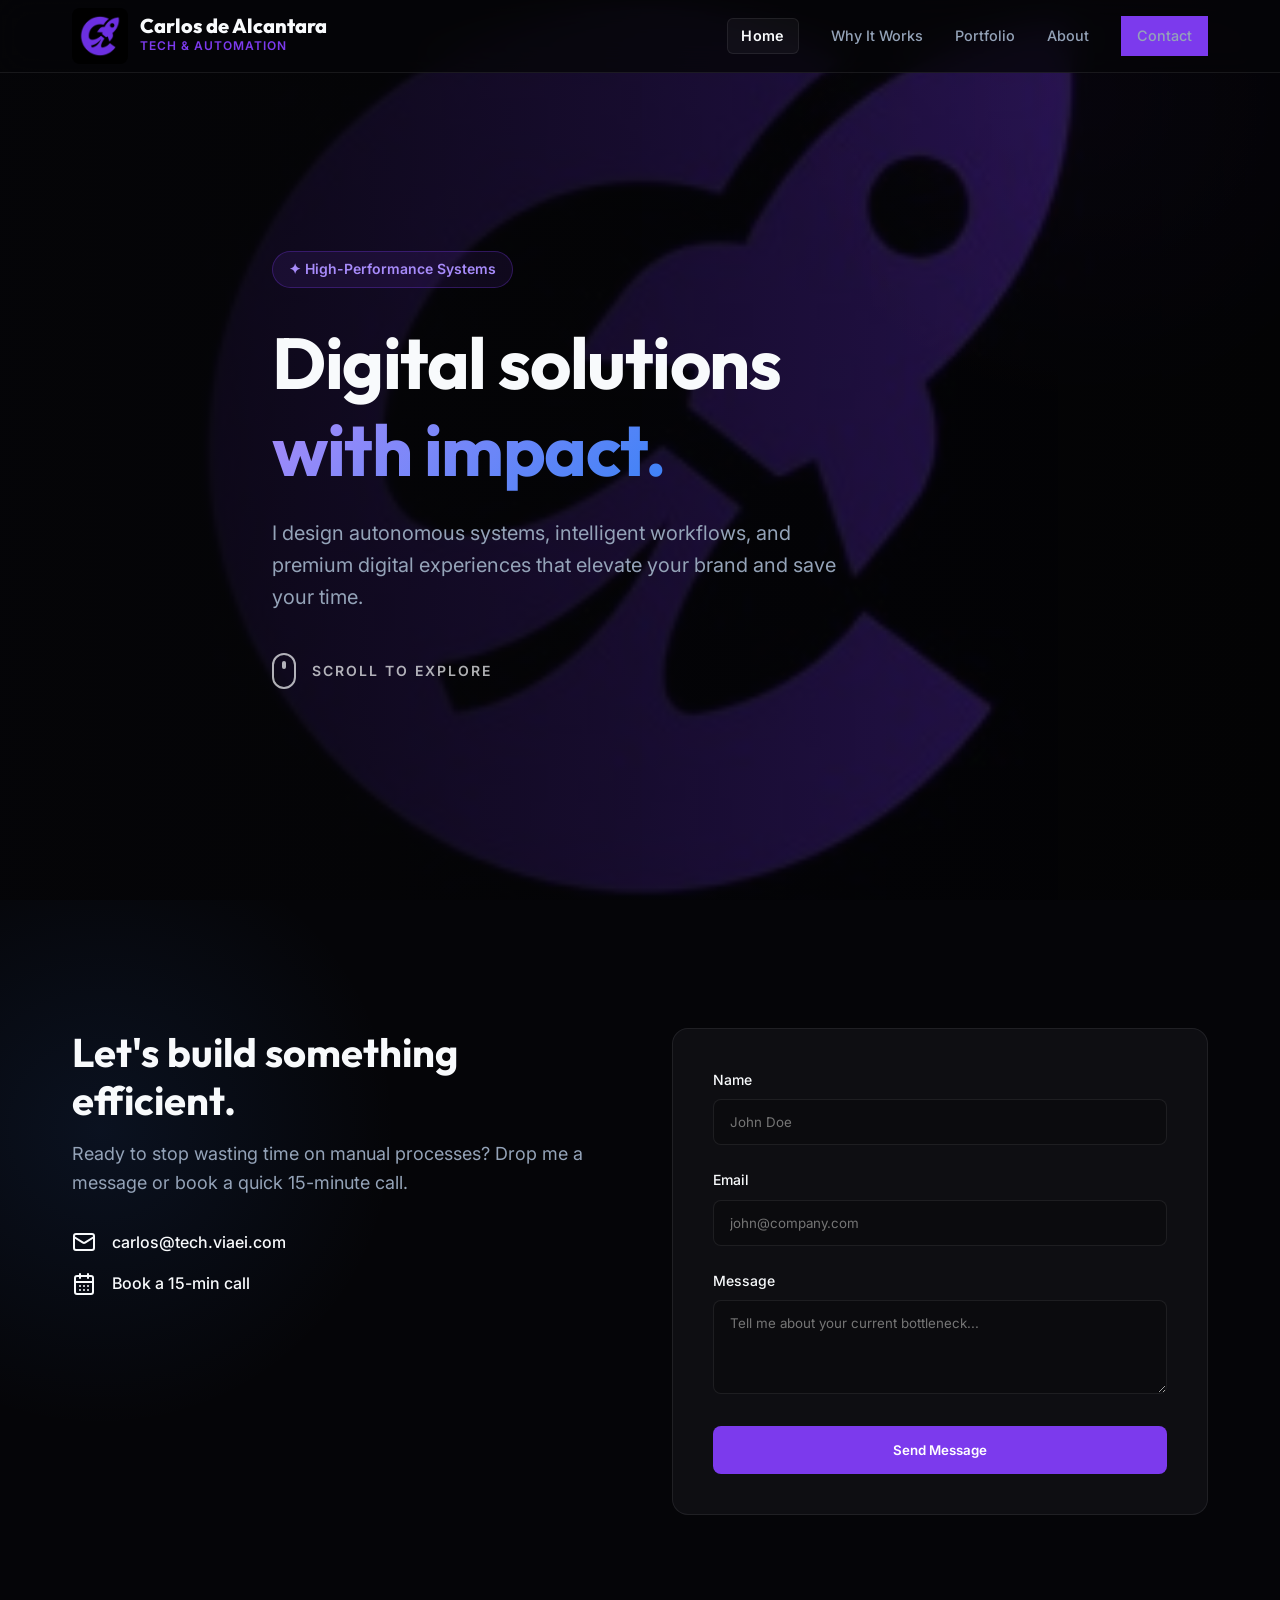
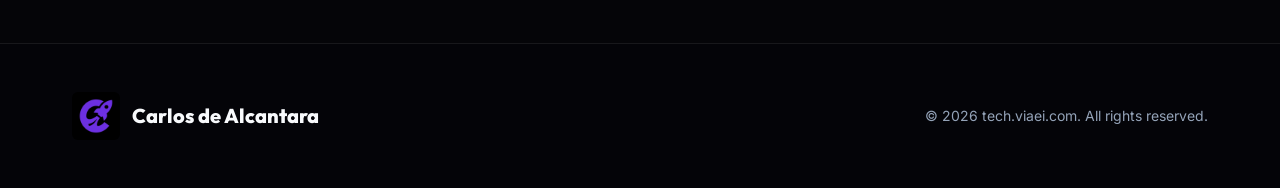
==== index.html @ 5cf96786 "About: add name in gradient, remove instructor mention, bold key phrases" ====
<!DOCTYPE html>
<html lang="en">
<head>
    <meta charset="UTF-8">
    <meta name="viewport" content="width=device-width, initial-scale=1.0">
    <script>
        (function() {
            var isPt = window.location.hostname.indexOf('tecnologia') === 0;
            if (isPt) {
                document.documentElement.lang = 'pt-BR';
                document.title = "Carlos de Alcântara | Tecnologia & Automação";
            }
        })();
    </script>
    <title>Carlos de Alcantara | Tech & Automation</title>
    <meta name="description" content="I find what's costing your business money and fix it with web automation, process improvement, and AI-powered workflows.">
    <meta name="author" content="Carlos de Alcantara">
    <meta name="keywords" content="web automation, business automation, AI workflows, process improvement, freelance developer, Carlos de Alcantara, automação web, sistemas inteligentes">
    <meta name="theme-color" content="#7c3aed">
    <link rel="canonical" href="https://tech.viaei.com/">
    
    <!-- Open Graph / Facebook / WhatsApp / LinkedIn -->
    <meta property="og:type" content="website">
    <meta property="og:url" content="https://tech.viaei.com/">
    <meta property="og:title" content="Carlos de Alcantara | Tech & Automation">
    <meta property="og:description" content="I find what's costing your business money and fix it with web automation, process improvement, and AI-powered workflows.">
    <meta property="og:image" content="https://tech.viaei.com/assets/og_preview.jpg?v=1">
    <meta property="og:image:secure_url" content="https://tech.viaei.com/assets/og_preview.jpg?v=1">
    <meta property="og:image:type" content="image/jpeg">
    <meta property="og:image:width" content="300">
    <meta property="og:image:height" content="300">
    <meta property="og:locale" content="en_US">
    <meta property="og:locale:alternate" content="pt_BR">

    <!-- Twitter Cards -->
    <meta name="twitter:card" content="summary">
    <meta name="twitter:url" content="https://tech.viaei.com/">
    <meta name="twitter:title" content="Carlos de Alcantara | Tech & Automation">
    <meta name="twitter:description" content="I find what's costing your business money and fix it with web automation, process improvement, and AI-powered workflows.">
    <meta name="twitter:image" content="https://tech.viaei.com/assets/og_preview.jpg?v=1">

    <!-- Google Fonts -->
    <link rel="preconnect" href="https://fonts.googleapis.com">
    <link rel="preconnect" href="https://fonts.gstatic.com" crossorigin>
    <link href="https://fonts.googleapis.com/css2?family=Inter:wght@300;400;500;600;700&family=Outfit:wght@400;600;800&display=swap" rel="stylesheet">
    
    <!-- Hreflang: tells Google these are the same site in two languages -->
    <meta name="robots" content="index, follow" />
    <link rel="alternate" hreflang="en" href="https://tech.viaei.com/" />
    <link rel="alternate" hreflang="pt-BR" href="https://tecnologia.viaei.com/" />
    <link rel="alternate" hreflang="x-default" href="https://tech.viaei.com/" />
    <link rel="icon" type="image/png" href="assets/favicon.png?v=7" />
    <link rel="apple-touch-icon" href="assets/favicon.png?v=7" />

    <!-- Schema.org / JSON-LD for AI Search Engines & Google Knowledge Graph -->
    <script type="application/ld+json">
    {
      "@context": "https://schema.org",
      "@graph": [
        {
          "@type": "Person",
          "@id": "https://tech.viaei.com/#person",
          "name": "Carlos de Alcantara",
          "alternateName": "Carlos de Alcântara",
          "url": "https://tech.viaei.com/",
          "image": "https://tech.viaei.com/assets/carlos.jpg",
          "jobTitle": "Automation Engineer & Web Developer",
          "description": "Developer specializing in autonomous systems, intelligent workflows, and high-performance digital experiences.",
          "email": "carlos@tech.viaei.com",
          "sameAs": [
            "https://viaei.com/",
            "https://calendly.com/carlos-viaei/15-minute-meeting"
          ],
          "knowsAbout": [
            "Web Automation",
            "Process Improvement",
            "AI-Powered Workflows",
            "API Integrations",
            "Full-Stack Web Development"
          ]
        },
        {
          "@type": "ProfessionalService",
          "@id": "https://tech.viaei.com/#service",
          "name": "Carlos de Alcantara | Tech & Automation",
          "url": "https://tech.viaei.com/",
          "logo": "https://tech.viaei.com/assets/logo.png",
          "image": "https://tech.viaei.com/assets/og_preview.jpg",
          "description": "I find what's costing your business money and fix it with web automation, process improvement, and AI-powered workflows.",
          "provider": {
            "@id": "https://tech.viaei.com/#person"
          },
          "areaServed": [
            "United States",
            "Brazil",
            "Worldwide"
          ],
          "availableLanguage": ["English", "Portuguese"],
          "hasOfferCatalog": {
            "@type": "OfferCatalog",
            "name": "Automation & Web Development Services",
            "itemListElement": [
              {
                "@type": "Offer",
                "itemOffered": {
                  "@type": "Service",
                  "name": "High-Converting Web Development & Redesign",
                  "description": "Premium visual redesigns and high-performance websites engineered for lead conversion and technical SEO."
                }
              },
              {
                "@type": "Offer",
                "itemOffered": {
                  "@type": "Service",
                  "name": "24/7 Automated Lead Capture & Booking",
                  "description": "Intelligent chatbots, auto-booking systems, and instant lead nurture workflows that eliminate lost revenue."
                }
              },
              {
                "@type": "Offer",
                "itemOffered": {
                  "@type": "Service",
                  "name": "Custom API Integrations & Intelligent Data Workflows",
                  "description": "Automated data routing and tailored API bridges eliminating manual spreadsheet work and administrative hours."
                }
              }
            ]
          }
        },
        {
          "@type": "WebSite",
          "@id": "https://tech.viaei.com/#website",
          "name": "Carlos de Alcantara | Tech & Automation",
          "alternateName": ["Carlos de Alcantara Tech", "Tech Viaei"],
          "url": "https://tech.viaei.com/",
          "inLanguage": "en-US"
        },
        {
          "@type": "WebSite",
          "@id": "https://tecnologia.viaei.com/#website",
          "name": "Carlos de Alcântara | Tecnologia & Automação",
          "alternateName": ["Carlos de Alcântara Tecnologia", "Tecnologia Viaei"],
          "url": "https://tecnologia.viaei.com/",
          "inLanguage": "pt-BR"
        }
      ]
    }
    </script>

    <link rel="stylesheet" href="styles.css?v=68">


    <!-- GSAP + ScrollTrigger + ScrollToPlugin -->
    <script src="https://cdn.jsdelivr.net/npm/gsap@3.12.5/dist/gsap.min.js"></script>
    <script src="https://cdn.jsdelivr.net/npm/gsap@3.12.5/dist/ScrollTrigger.min.js"></script>
    <script src="https://cdn.jsdelivr.net/npm/gsap@3.12.5/dist/ScrollToPlugin.min.js"></script>
    
    <!-- Swiper -->
    <link rel="stylesheet" href="https://cdn.jsdelivr.net/npm/swiper@11/swiper-bundle.min.css" />
</head>
<body>
    <!-- Preloader -->
    <div id="loader" class="loader-overlay">
        <div class="loader-brand">VIAEI</div>
        <div class="loader-bar"></div>
    </div>

    <!-- Background Glow Effects -->
    <div class="bg-glow glow-top"></div>
    <div class="bg-glow glow-bottom"></div>

    <header class="navbar">
        <div class="container nav-container">
            <div class="logo" style="display: flex; flex-direction: row; align-items: center; gap: 0.75rem;">
                <img src="assets/logo.png?v=3" alt="Logo" style="width: 56px; height: 56px; border-radius: 8px;">
                <div style="display: flex; flex-direction: column;">
                    <span class="logo-name" data-en="Carlos de Alcantara" data-pt="Carlos de Alcântara">Carlos de Alcantara</span>
                    <span class="logo-tag">Tech & Automation</span>
                </div>
            </div>
            <nav class="nav-links">
                <a href="#hero" data-target="hero" class="nav-home-btn" data-en="Home" data-pt="Início">Home</a>
                <a href="#services" data-target="services" data-en="Why It Works" data-pt="Por Que Funciona">Why It Works</a>
                <a href="#portfolio" data-target="portfolio" data-en="Portfolio" data-pt="Portfólio">Portfolio</a>
                <a href="#about" data-target="about" data-en="About" data-pt="Sobre">About</a>
                <a href="#contact" data-target="contact" class="btn-sm btn-primary" data-en="Contact" data-pt="Contato">Contact</a>
            </nav>
            <button class="mobile-menu-btn" aria-label="Menu">
                <svg width="30" height="30" viewBox="0 0 24 24" fill="none" stroke="#f8fafc" stroke-width="2" stroke-linecap="round" stroke-linejoin="round">
                    <line x1="3" y1="12" x2="21" y2="12"></line>
                    <line x1="3" y1="6" x2="21" y2="6"></line>
                    <line x1="3" y1="18" x2="21" y2="18"></line>
                </svg>
            </button>
        </div>
    </header>

    <main>
        <!-- Horizontal Scroll Container (Inverted L) -->
        <div id="horizontal-container" class="horizontal-container">
            <div id="main-horizontal-track" class="main-horizontal-track">

                <!-- Hero Section -->
                <section id="hero" class="hero horizontal-section">
                    <!-- Background Video Setup -->
                    <video autoplay loop muted playsinline class="hero-video-bg" poster="assets/og_preview.jpg">
                        <!-- We will use a local asset, user needs to upload a video -->
                        <source src="assets/background.mp4" type="video/mp4">
                    </video>
                    <div class="hero-overlay"></div>

                    <div class="container hero-content">
                        <div class="hero-badge" data-en="✦ High-Performance Systems" data-pt="✦ Sistemas de Alta Performance">✦ High-Performance Systems</div>
                        
                        <h1 class="hero-title">
                            <span data-en="Digital solutions" data-pt="Soluções digitais">Digital solutions</span><br>
                            <span class="text-gradient" data-en="with impact." data-pt="com impacto real.">with impact.</span>
                        </h1>
                        
                        <p class="hero-subtitle" data-en="I design autonomous systems, intelligent workflows, and premium digital experiences that elevate your brand and save your time." data-pt="Desenvolvo sistemas autônomos, workflows inteligentes e experiências digitais premium que elevam sua marca e poupam seu tempo.">
                            I design autonomous systems, intelligent workflows, and premium digital experiences that elevate your brand and save your time.
                        </p>
                        
                        <!-- CTA removed for a cleaner, portfolio-first approach -->
                        <div class="hero-scroll-indicator">
                            <span class="mouse-icon"></span>
                            <span class="scroll-text" data-en="Scroll to explore" data-pt="Role para explorar">Scroll to explore</span>
                        </div>
                    </div>
                </section>

        <!-- Impact Section (Replaces Services & Process) -->
        <section id="services" class="impact-section horizontal-section">
            <div class="container">
                
                <div class="impact-header">
                    <h2 data-en="The gaps in your business." data-pt="Os gargalos do seu negócio.">The gaps in your business.</h2>
                    <p data-en="Most local businesses bleed money through the same three gaps. Hover over them to see how we fix it." data-pt="A maioria dos negócios locais perde dinheiro pelos mesmos três gargalos. Passe o mouse para ver como resolvemos.">Most local businesses bleed money through the same three gaps. Hover over them to see how we fix it.</p>
                </div>

                <div class="impact-panels-row">
                    
                    <!-- Panel 1 -->
                    <div class="impact-panel">
                        <div class="impact-img-wrap">
                            <div class="radar-pill">
                                <span class="radar-dot"></span>
                                <span class="radar-txt" data-en="Problem" data-pt="Problema" data-en-active="Solved" data-pt-active="Resolvido">Problem</span>
                            </div>
                            <img class="img-before" src="assets/gap1_problem.jpg?v=2" alt="Contractor frustrated with phone">
                            <img class="img-after" src="assets/gap1_solution.jpg?v=2" alt="Contractor happy with new leads">
                        </div>
                        <div class="impact-content">
                            <div class="impact-badge-wrap">
                                <div class="impact-problem" data-en="Gap 01: Visibility" data-pt="Gargalo 01: Visibilidade">Gap 01: Visibility</div>
                                <div class="impact-solution" data-en="Solution: High-Converting Redesign" data-pt="Solução: Redesign para Conversão">Solution: High-Converting Redesign</div>
                            </div>
                            
                            <div class="impact-quote" data-en="&quot;My competitors show up first on Google, and my website is barely converting.&quot;" data-pt="&quot;Meus concorrentes aparecem primeiro no Google e meu site não converte.&quot;">"My competitors show up first on Google, and my website is barely converting."</div>
                            
                            <div class="impact-tech">
                                <div class="impact-tech-item">
                                    <span class="tech-icon-wrap">
                                        <svg class="icon-cross" viewBox="0 0 24 24" fill="none" stroke-width="2" stroke-linecap="round" stroke-linejoin="round"><line x1="18" y1="6" x2="6" y2="18"></line><line x1="6" y1="6" x2="18" y2="18"></line></svg>
                                        <svg class="icon-check" viewBox="0 0 24 24" fill="none" stroke-width="2" stroke-linecap="round" stroke-linejoin="round"><polyline points="20 6 9 17 4 12"></polyline></svg>
                                    </span>
                                    <span data-en="Premium Visual Overhaul" data-pt="Redesign Visual Premium">Premium Visual Overhaul</span>
                                </div>
                                <div class="impact-tech-item">
                                    <span class="tech-icon-wrap">
                                        <svg class="icon-cross" viewBox="0 0 24 24" fill="none" stroke-width="2" stroke-linecap="round" stroke-linejoin="round"><line x1="18" y1="6" x2="6" y2="18"></line><line x1="6" y1="6" x2="18" y2="18"></line></svg>
                                        <svg class="icon-check" viewBox="0 0 24 24" fill="none" stroke-width="2" stroke-linecap="round" stroke-linejoin="round"><polyline points="20 6 9 17 4 12"></polyline></svg>
                                    </span>
                                    <span data-en="Technical SEO Setup" data-pt="Configuração Técnica de SEO">Technical SEO Setup</span>
                                </div>
                            </div>
                        </div>
                    </div>

                    <!-- Panel 2 -->
                    <div class="impact-panel">
                        <div class="impact-img-wrap">
                            <div class="radar-pill">
                                <span class="radar-dot"></span>
                                <span class="radar-txt" data-en="Problem" data-pt="Problema" data-en-active="Solved" data-pt-active="Resolvido">Problem</span>
                            </div>
                            <img class="img-before" src="assets/gap2_problem.jpg?v=4" alt="Professional broker stressed by unanswered lead alerts in corporate lobby">
                            <img class="img-after" src="assets/gap2_solution.jpg?v=4" alt="Professional broker celebrating success with automated lead bookings">
                        </div>
                        <div class="impact-content">
                            <div class="impact-badge-wrap">
                                <div class="impact-problem" data-en="Gap 02: Response Time" data-pt="Gargalo 02: Tempo de Resposta">Gap 02: Response Time</div>
                                <div class="impact-solution" data-en="Solution: Automated Capture" data-pt="Solução: Captação Automatizada">Solution: Automated Capture</div>
                            </div>
                            
                            <div class="impact-quote" data-en="&quot;I lose leads because I can't respond to messages and calls fast enough.&quot;" data-pt="&quot;Perco clientes porque não consigo responder mensagens e ligações a tempo.&quot;">"I lose leads because I can't respond to messages and calls fast enough."</div>
                            
                            <div class="impact-tech">
                                <div class="impact-tech-item">
                                    <span class="tech-icon-wrap">
                                        <svg class="icon-cross" viewBox="0 0 24 24" fill="none" stroke-width="2" stroke-linecap="round" stroke-linejoin="round"><line x1="18" y1="6" x2="6" y2="18"></line><line x1="6" y1="6" x2="18" y2="18"></line></svg>
                                        <svg class="icon-check" viewBox="0 0 24 24" fill="none" stroke-width="2" stroke-linecap="round" stroke-linejoin="round"><polyline points="20 6 9 17 4 12"></polyline></svg>
                                    </span>
                                    <span data-en="24/7 Chat &amp; Booking Bots" data-pt="Bots de Agendamento 24/7">24/7 Chat &amp; Booking Bots</span>
                                </div>
                                <div class="impact-tech-item">
                                    <span class="tech-icon-wrap">
                                        <svg class="icon-cross" viewBox="0 0 24 24" fill="none" stroke-width="2" stroke-linecap="round" stroke-linejoin="round"><line x1="18" y1="6" x2="6" y2="18"></line><line x1="6" y1="6" x2="18" y2="18"></line></svg>
                                        <svg class="icon-check" viewBox="0 0 24 24" fill="none" stroke-width="2" stroke-linecap="round" stroke-linejoin="round"><polyline points="20 6 9 17 4 12"></polyline></svg>
                                    </span>
                                    <span data-en="Instant Nurture Sequences" data-pt="Nutrição Instantânea">Instant Nurture Sequences</span>
                                </div>
                            </div>
                        </div>
                    </div>

                    <!-- Panel 3 -->
                    <div class="impact-panel">
                        <div class="impact-img-wrap">
                            <div class="radar-pill">
                                <span class="radar-dot"></span>
                                <span class="radar-txt" data-en="Problem" data-pt="Problema" data-en-active="Solved" data-pt-active="Resolvido">Problem</span>
                            </div>
                            <img class="img-before" src="assets/gap3_problem.jpg?v=2" alt="Business owner exhausted with manual paper invoices">
                            <img class="img-after" src="assets/gap3_solution.jpg?v=2" alt="Business owner confident with automated tablet system">
                        </div>
                        <div class="impact-content">
                            <div class="impact-badge-wrap">
                                <div class="impact-problem" data-en="Gap 03: Administration" data-pt="Gargalo 03: Administração">Gap 03: Administration</div>
                                <div class="impact-solution" data-en="Solution: Intelligent Workflows" data-pt="Solução: Workflows Inteligentes">Solution: Intelligent Workflows</div>
                            </div>
                            
                            <div class="impact-quote" data-en="&quot;I waste hours every week on repetitive admin tasks and data entry.&quot;" data-pt="&quot;Desperdiço horas por semana com tarefas administrativas e planilhas.&quot;">"I waste hours every week on repetitive admin tasks and data entry."</div>
                            
                            <div class="impact-tech">
                                <div class="impact-tech-item">
                                    <span class="tech-icon-wrap">
                                        <svg class="icon-cross" viewBox="0 0 24 24" fill="none" stroke-width="2" stroke-linecap="round" stroke-linejoin="round"><line x1="18" y1="6" x2="6" y2="18"></line><line x1="6" y1="6" x2="18" y2="18"></line></svg>
                                        <svg class="icon-check" viewBox="0 0 24 24" fill="none" stroke-width="2" stroke-linecap="round" stroke-linejoin="round"><polyline points="20 6 9 17 4 12"></polyline></svg>
                                    </span>
                                    <span data-en="Custom API Integrations" data-pt="Integrações de API customizadas">Custom API Integrations</span>
                                </div>
                                <div class="impact-tech-item">
                                    <span class="tech-icon-wrap">
                                        <svg class="icon-cross" viewBox="0 0 24 24" fill="none" stroke-width="2" stroke-linecap="round" stroke-linejoin="round"><line x1="18" y1="6" x2="6" y2="18"></line><line x1="6" y1="6" x2="18" y2="18"></line></svg>
                                        <svg class="icon-check" viewBox="0 0 24 24" fill="none" stroke-width="2" stroke-linecap="round" stroke-linejoin="round"><polyline points="20 6 9 17 4 12"></polyline></svg>
                                    </span>
                                    <span data-en="AI-Powered Data Routing" data-pt="Roteamento de Dados com IA">AI-Powered Data Routing</span>
                                </div>
                            </div>
                        </div>
                    </div>

                </div>
            </div>
        </section>

        <!-- Portfolio Section -->
        <section id="portfolio" class="portfolio horizontal-section">
            <div class="container">
                <div class="section-header">
                    <h2 class="section-title" data-en="Featured Work" data-pt="Projetos em Destaque">Featured Work</h2>
                    <p class="section-desc" data-en="Technical demonstrations and systems engineered for performance." data-pt="Demonstrações técnicas e sistemas projetados para alta performance.">Technical demonstrations and systems engineered for performance.</p>
                </div>

                <div class="swiper portfolio-swiper" style="width: 100%; padding-bottom: 3rem;">
                    <div class="swiper-wrapper portfolio-grid">
                        <!-- Card 1: Viaei -->
                        <div class="swiper-slide">
                            <div class="card project-card">
                                <div class="project-image-wrapper">
                                    <img src="assets/viaei.jpg?v=7" alt="Viaei Community Screenshot" class="project-screenshot" style="object-position: center;">
                                </div>
                                <div class="project-tag">Digital Ecosystem</div>
                                <h3 class="project-title" data-en="Global Community" data-pt="Comunidade Global">Global Community</h3>
                                <p class="project-desc" data-en="Smart DB &amp; real-time scheduling to scale communities without friction." data-pt="Banco de dados e agendamento para escalar comunidades sem atrito.">Smart DB &amp; real-time scheduling to scale communities without friction.</p>
                                <div class="project-tech">
                                    <span>Scale Fast</span>
                                    <span>Zero Friction</span>
                                </div>
                                <div class="project-link-wrapper">
                                    <a href="https://viaei.com" target="_blank" rel="noopener" class="btn-outline btn-sm">Visit Project</a>
                                </div>
                            </div>
                        </div>

                        <!-- Card 1.5: Messaging Engine -->
                        <div class="swiper-slide">
                            <div class="card project-card">
                                <div class="project-image-wrapper">
                                    <img src="assets/messaging-engine.jpg?v=6" alt="Messaging Engine Mockup" class="project-screenshot" style="object-position: center;">
                                </div>
                                <div class="project-tag">Business Automation</div>
                                <h3 class="project-title" data-en="Messaging Engine" data-pt="Motor de Mensagens">Messaging Engine</h3>
                                <p class="project-desc" data-en="Autonomous system that qualifies leads and handles appointments effortlessly." data-pt="Sistema autônomo que qualifica leads e gerencia agendamentos.">Autonomous system that qualifies leads and handles appointments effortlessly.</p>
                                <div class="project-tech">
                                    <span>24/7 Booking</span>
                                    <span>Auto-Reminders</span>
                                </div>
                                <div class="project-link-wrapper">
                                    <a href="#contact" data-target="contact" class="btn-outline btn-sm">Watch Demo</a>
                                </div>
                            </div>
                        </div>

                        <!-- Card 3: Grocery Store -->
                        <div class="swiper-slide">
                            <div class="card project-card">
                                <div class="project-image-wrapper">
                                    <img src="assets/grocery-store.jpg?v=4" alt="Grocery Store App Screenshot" class="project-screenshot" style="object-position: center top;">
                                </div>
                                <div class="project-tag">E-Commerce & Retail</div>
                                <h3 class="project-title" data-en="Grocery Store" data-pt="Mercado Local">Grocery Store</h3>
                                <p class="project-desc" data-en="Digital storefront optimizing the local retail journey to delivery." data-pt="Vitrine digital otimizando a jornada do varejo local até a entrega.">Digital storefront optimizing the local retail journey to delivery.</p>
                                <div class="project-tech">
                                    <span>Boost Sales</span>
                                    <span>Local Visibility</span>
                                </div>
                                <div class="project-link-wrapper">
                                    <a href="https://dev.viaei.com/varejaoaraujodi/" target="_blank" rel="noopener" class="btn-outline btn-sm">Visit Project</a>
                                </div>
                            </div>
                        </div>

                        <!-- Card 4: Multiversom -->
                        <div class="swiper-slide">
                            <div class="card project-card">
                                <div class="project-image-wrapper">
                                    <img src="assets/multiversom.jpg?v=2" alt="Multiversom Screenshot" class="project-screenshot" style="object-position: center;">
                                </div>
                                <div class="project-tag">Artist Portfolio</div>
                                <h3 class="project-title" data-en="Music Studio" data-pt="Estúdio Musical">Music Studio</h3>
                                <p class="project-desc" data-en="Aesthetic portfolio with rich media and an immersive user experience." data-pt="Portfólio estético com integração de mídia rica e experiência imersiva.">Aesthetic portfolio with rich media and an immersive user experience.</p>
                                <div class="project-tech">
                                    <span>Premium Design</span>
                                    <span>Stand Out</span>
                                </div>
                                <div class="project-link-wrapper">
                                    <a href="https://multiversom.viaei.com/" target="_blank" rel="noopener" class="btn-outline btn-sm">Visit Project</a>
                                </div>
                            </div>
                        </div>

                        <!-- Card 5: GovCondominial -->
                        <div class="swiper-slide">
                            <div class="card project-card">
                                <div class="project-image-wrapper">
                                    <img src="assets/property-manager.jpg?v=5" alt="GovCondominial Dashboard" class="project-screenshot" style="object-position: center;">
                                </div>
                                <div class="project-tag">Corporate Portal</div>
                                <h3 class="project-title" data-en="Property Manager" data-pt="Gestão Condominial">Property Manager</h3>
                                <p class="project-desc" data-en="Professional condo portal built for trust and effective lead capture." data-pt="Portal profissional de condomínios feito para confiança e captação de leads.">Professional condo portal built for trust and effective lead capture.</p>
                                <div class="project-tech">
                                    <span>Build Trust</span>
                                    <span>More Leads</span>
                                </div>
                                <div class="project-link-wrapper">
                                    <a href="https://viaei.com/govcondominial/" target="_blank" rel="noopener" class="btn-outline btn-sm">Visit Project</a>
                                </div>
                            </div>
                        </div>

                        <!-- Card 6: Mentorship & Education -->
                        <div class="swiper-slide">
                            <div class="card project-card">
                                <div class="project-image-wrapper">
                                    <img src="assets/mentorship.jpg?v=2" alt="Mentorship Platform Screenshot" class="project-screenshot" style="object-position: center top;">
                                </div>
                                <div class="project-tag">Education &amp; Mentorship</div>
                                <h3 class="project-title" data-en="Mentorship Platform" data-pt="Plataforma de Mentoria">Mentorship Platform</h3>
                                <p class="project-desc" data-en="High-converting funnel engineered for educators, mentors, and organic student acquisition." data-pt="Funil de alta conversão estruturado para educadores, mentores e captação de alunos.">High-converting funnel engineered for educators, mentors, and organic student acquisition.</p>
                                <div class="project-tech">
                                    <span>High Conversion</span>
                                    <span>Organic Leads</span>
                                </div>
                                <div class="project-link-wrapper">
                                    <a href="https://viaei.com/mentoria" target="_blank" rel="noopener" class="btn-outline btn-sm">Visit Project</a>
                                </div>
                            </div>
                        </div>
                    </div>
                    <!-- Swiper Controls -->
                    <div class="swiper-pagination"></div>
                    <div class="swiper-button-prev"></div>
                    <div class="swiper-button-next"></div>
                </div>
                </div>
        </section>

        <!-- About Section -->
        <section id="about" class="about horizontal-section">
            <div class="container">
                <div class="about-grid">
                    <div class="about-image-wrapper">
                        <img src="assets/carlos.jpg" alt="Carlos de Alcantara" class="about-photo" width="400" height="400" loading="lazy">
                    </div>
                    <div class="about-content">
                        <h2 class="section-title" data-en="Behind the Code" data-pt="Por Trás do Código">Behind the Code</h2>
                        <p
                            data-en="I'm <span class='text-gradient' style='font-weight:700'>Carlos de Alcantara</span>, a developer with a singular focus: solving <strong>real-world business problems</strong> through smart engineering."
                            data-pt="Sou <span class='text-gradient' style='font-weight:700'>Carlos de Alcântara</span>, desenvolvedor com foco singular: resolver <strong>problemas reais de negócios</strong> através de engenharia inteligente."
                        >I'm <span class="text-gradient" style="font-weight:700">Carlos de Alcantara</span>, a developer with a singular focus: solving <strong>real-world business problems</strong> through smart engineering.</p>
                        <p
                            data-en="With <strong>native-level English fluency</strong>, I seamlessly bridge the gap for US-based clients — ensuring <strong>crystal-clear communication</strong> and zero friction from the first call to final deployment."
                            data-pt="Com <strong>fluência nativa em inglês</strong>, conecto empresas americanas a soluções sem ruído — garantindo <strong>comunicação impecável</strong> do primeiro contato à entrega final."
                        >With <strong>native-level English fluency</strong>, I seamlessly bridge the gap for US-based clients — ensuring <strong>crystal-clear communication</strong> and zero friction from the first call to final deployment.</p>
                        <div class="about-stats">
                            <div class="stat-item">
                                <span class="stat-icon"><img src="https://flagcdn.com/w40/us.png" alt="US Flag" style="width:24px;height:auto;vertical-align:middle;border-radius:3px;"></span>
                                <span class="stat-text" data-en="Native-Level English" data-pt="Inglês Fluente / Nativo">Native-Level English</span>
                            </div>
                            <div class="stat-item">
                                <span class="stat-icon">⚙️</span>
                                <span class="stat-text" data-en="Process Automation" data-pt="Automação de Processos">Process Automation</span>
                            </div>
                        </div>
                    </div>
                </div>
            </div>
        </section>

            </div> <!-- /main-horizontal-track -->
        </div> <!-- /horizontal-container -->

        <!-- Contact Section -->
        <section id="contact" class="contact vertical-section">
            <div class="container contact-container">
                <div class="contact-info">
                    <h2 class="section-title" data-en="Let's build something efficient." data-pt="Vamos otimizar sua operação.">Let's build something efficient.</h2>
                    <p class="section-desc" data-en="Ready to stop wasting time on manual processes? Drop me a message or book a quick 15-minute call." data-pt="Cansado de processos manuais? Envie uma mensagem ou agende uma call de 15 min.">Ready to stop wasting time on manual processes? Drop me a message or book a quick 15-minute call.</p>
                    
                    <div class="contact-links">
                        <a href="mailto:carlos@tech.viaei.com" class="contact-link">
                            <svg width="24" height="24" viewBox="0 0 24 24" fill="none" stroke="currentColor" stroke-width="2" stroke-linecap="round" stroke-linejoin="round"><rect width="20" height="16" x="2" y="4" rx="2"/><path d="m22 7-8.97 5.7a1.94 1.94 0 0 1-2.06 0L2 7"/></svg>
                            carlos@tech.viaei.com
                        </a>
                        <a href="https://calendly.com/carlos-viaei/15-minute-meeting" target="_blank" rel="noopener" class="contact-link mt-sm">
                            <svg width="24" height="24" viewBox="0 0 24 24" fill="none" stroke="currentColor" stroke-width="2" stroke-linecap="round" stroke-linejoin="round"><rect width="18" height="18" x="3" y="4" rx="2" ry="2"/><line x1="16" x2="16" y1="2" y2="6"/><line x1="8" x2="8" y1="2" y2="6"/><line x1="3" x2="21" y1="10" y2="10"/><path d="M8 14h.01"/><path d="M12 14h.01"/><path d="M16 14h.01"/><path d="M8 18h.01"/><path d="M12 18h.01"/><path d="M16 18h.01"/></svg>
                            <span data-en="Book a 15-min call" data-pt="Agendar call de 15 min">Book a 15-min call</span>
                        </a>
                    </div>
                </div>

                <form class="contact-form" action="https://formspree.io/f/xppabwvg" method="POST">
                    <div class="form-group">
                        <label for="name" data-en="Name" data-pt="Nome">Name</label>
                        <input type="text" id="name" name="name" required placeholder="John Doe" data-placeholder-en="John Doe" data-placeholder-pt="João Silva">
                    </div>
                    <div class="form-group">
                        <label for="email" data-en="Email" data-pt="E-mail">Email</label>
                        <input type="email" id="email" name="email" required placeholder="john@company.com" data-placeholder-en="john@company.com" data-placeholder-pt="joao@empresa.com.br">
                    </div>
                    <div class="form-group">
                        <label for="message" data-en="Message" data-pt="Mensagem">Message</label>
                        <textarea id="message" name="message" rows="4" required placeholder="Tell me about your current bottleneck..." data-placeholder-en="Tell me about your current bottleneck..." data-placeholder-pt="Me conte sobre o gargalo atual da sua operação..."></textarea>
                    </div>
                    <button type="submit" class="btn btn-primary btn-block">
                        <span data-en="Send Message" data-pt="Enviar Mensagem">Send Message</span>
                    </button>
                    <div id="form-status" style="margin-top: 1rem; text-align: center; display: none; font-weight: 500;"></div>
                </form>
            </div>
        </section>
    </main>

    <footer class="footer">
        <div class="container">
            <div class="footer-content">
                <div class="logo" style="display: flex; flex-direction: row; align-items: center; gap: 0.75rem;">
                    <img src="assets/logo.png?v=3" alt="Logo" style="width: 48px; height: 48px; border-radius: 6px;">
                    <span class="logo-name" data-en="Carlos de Alcantara" data-pt="Carlos de Alcântara">Carlos de Alcantara</span>
                </div>
                <p class="footer-copy" data-en="© 2026 tech.viaei.com. All rights reserved." data-pt="© 2026 tecnologia.viaei.com. Todos os direitos reservados.">© 2026 tech.viaei.com. All rights reserved.</p>
            </div>
        </div>
    </footer>

    <script src="https://cdn.jsdelivr.net/npm/swiper@11/swiper-bundle.min.js"></script>
    <script src="script.js?v=36"></script>

</body>
</html>
---- styles.css ----
/* Reset & Base Variables */
:root {
    --bg-base: #050508;
    --bg-card: rgba(20, 20, 25, 0.6);
    --bg-card-hover: rgba(30, 30, 40, 0.8);
    --border-color: rgba(255, 255, 255, 0.08);
    --border-highlight: rgba(124, 58, 237, 0.3);
    
    --primary: #7c3aed;
    --primary-hover: #6d28d9;
    --secondary: #3b82f6;
    
    --text-main: #f8fafc;
    --text-muted: #94a3b8;
    
    --font-heading: 'Outfit', sans-serif;
    --font-body: 'Inter', sans-serif;
    
    --transition: all 0.3s cubic-bezier(0.25, 0.8, 0.25, 1);
}

* {
    margin: 0;
    padding: 0;
    box-sizing: border-box;
}

/* Preloader */
.loader-overlay {
    position: fixed;
    top: 0; left: 0;
    width: 100vw; height: 100vh;
    background: var(--bg-base);
    z-index: 9999;
    display: flex;
    flex-direction: column;
    justify-content: center;
    align-items: center;
    transition: opacity 0.6s ease, visibility 0.6s ease;
}

.loader-brand {
    font-family: var(--font-heading);
    font-size: 2rem;
    font-weight: 700;
    letter-spacing: 0.1em;
    color: var(--text-main);
    margin-bottom: 1.5rem;
    animation: pulse 2s infinite;
}

.loader-bar {
    width: 200px;
    height: 2px;
    background: rgba(255, 255, 255, 0.05);
    position: relative;
    overflow: hidden;
}

.loader-bar::after {
    content: '';
    position: absolute;
    top: 0; left: 0;
    height: 100%;
    width: 40%;
    background: linear-gradient(90deg, transparent, #a78bfa, transparent);
    animation: loadingBar 1.5s infinite ease-in-out;
}

@keyframes loadingBar {
    0% { transform: translateX(-150%); }
    100% { transform: translateX(250%); }
}

html {
    /* scroll-behavior: smooth removed — incompatible with GSAP ScrollTrigger */
    overflow-anchor: none;
    overflow-x: hidden;
}

body {
    background-color: var(--bg-base);
    color: var(--text-main);
    font-family: var(--font-body);
    line-height: 1.6;
    overflow-x: hidden;
    width: 100%;
    position: relative;
}

/* Background Glow */
.bg-glow {
    position: absolute;
    width: 600px;
    height: 600px;
    background: radial-gradient(circle, rgba(124,58,237,0.15) 0%, rgba(5,5,8,0) 70%);
    border-radius: 50%;
    z-index: -1;
    pointer-events: none;
}

.glow-top {
    top: -200px;
    right: -100px;
}

.glow-bottom {
    bottom: 20%;
    left: -200px;
    background: radial-gradient(circle, rgba(59,130,246,0.1) 0%, rgba(5,5,8,0) 70%);
}

/* Typography */
h1, h2, h3, h4 {
    font-family: var(--font-heading);
    line-height: 1.2;
    color: var(--text-main);
}

.text-gradient {
    background: linear-gradient(135deg, #a78bfa, #3b82f6);
    -webkit-background-clip: text;
    -webkit-text-fill-color: transparent;
    background-clip: text;
    color: transparent;
}

/* Layout Utilities */
.container {
    max-width: 1200px;
    margin: 0 auto;
    padding: 0 2rem;
}

.section {
    padding: 8rem 0;
}

.section-header {
    text-align: center;
    margin-bottom: 4rem;
    max-width: 700px;
    margin-left: auto;
    margin-right: auto;
}

.section-title {
    font-size: 2.5rem;
    margin-bottom: 1rem;
}

.section-desc {
    color: var(--text-muted);
    font-size: 1.125rem;
}

.mt-sm { margin-top: 1rem; }

/* Buttons */
.btn {
    display: inline-flex;
    align-items: center;
    justify-content: center;
    gap: 0.5rem;
    padding: 0.875rem 1.5rem;
    border-radius: 8px;
    font-weight: 600;
    font-family: var(--font-body);
    text-decoration: none;
    cursor: pointer;
    transition: var(--transition);
    border: none;
}

.btn-sm {
    padding: 0.5rem 1rem;
    font-size: 0.875rem;
}

.btn-block {
    width: 100%;
    padding: 1rem;
}

.btn-primary {
    background-color: var(--primary);
    color: white;
}

.btn-primary:hover {
    background-color: var(--primary-hover);
    transform: translateY(-2px);
}

.btn-glow {
    box-shadow: 0 0 20px rgba(124, 58, 237, 0.4);
}

/* Glassmorphism Cards */
.card {
    background: var(--bg-card);
    border: 1px solid var(--border-color);
    backdrop-filter: blur(12px);
    border-radius: 16px;
    padding: 2rem;
    transition: var(--transition);
}

.card:hover {
    transform: translateY(-5px);
    border-color: var(--border-highlight);
    background: var(--bg-card-hover);
    box-shadow: 0 10px 30px rgba(0, 0, 0, 0.5);
}

/* Navbar */
.navbar {
    position: fixed;
    top: 0;
    left: 0;
    right: 0;
    z-index: 1000;
    isolation: isolate; /* creates own stacking context above GSAP pin-spacer */
    background: rgba(5, 5, 8, 0.8);
    backdrop-filter: blur(16px);
    border-bottom: 1px solid var(--border-color);
}

.nav-container {
    display: flex;
    justify-content: space-between;
    align-items: center;
    height: 72px;
}

.logo {
    display: flex;
    flex-direction: column;
    text-decoration: none;
    color: inherit;
    user-select: none;
}

.logo-name {
    font-family: var(--font-heading);
    font-weight: 800;
    font-size: 1.25rem;
    line-height: 1;
}

.logo-tag {
    font-size: 0.75rem;
    color: var(--primary);
    font-weight: 600;
    text-transform: uppercase;
    letter-spacing: 1px;
}

.nav-links {
    display: flex;
    align-items: center;
    gap: 2rem;
}

.nav-links a {
    color: var(--text-muted);
    text-decoration: none;
    font-size: 0.9rem;
    font-weight: 500;
    transition: var(--transition);
}

.nav-home-btn {
    display: inline-flex;
    align-items: center;
    padding: 0.35rem 0.85rem;
    border-radius: 6px;
    background: rgba(255, 255, 255, 0.04);
    border: 1px solid rgba(255, 255, 255, 0.08);
    font-weight: 600 !important;
    color: var(--text-main) !important;
    letter-spacing: 0.3px;
    transition: all 0.25s ease;
}

.nav-home-btn:hover {
    background: rgba(124, 58, 237, 0.15);
    border-color: rgba(124, 58, 237, 0.4);
    color: #fff !important;
    transform: translateY(-1px);
    box-shadow: 0 0 12px rgba(124, 58, 237, 0.25);
}

.nav-links a:hover:not(.nav-home-btn):not(.btn-primary),
.nav-links a.active:not(.btn-primary):not(.nav-home-btn) {
    color: var(--text-main);
}

.nav-links a.active:not(.btn-primary) {
    color: var(--primary);
    position: relative;
}

.nav-links a.active:not(.btn-primary)::after {
    content: '';
    position: absolute;
    bottom: -6px;
    left: 0;
    width: 100%;
    height: 2px;
    background-color: var(--primary);
    border-radius: 2px;
}

.lang-switcher {
    display: flex;
    align-items: center;
    gap: 0.5rem;
    background: rgba(255, 255, 255, 0.05);
    border: 1px solid var(--border-color);
    border-radius: 6px;
    padding: 0.3rem 0.6rem;
}

.lang-btn {
    background: none;
    border: none;
    color: var(--text-muted);
    cursor: pointer;
    font-family: var(--font-body);
    font-weight: 600;
    font-size: 0.8rem;
    transition: var(--transition);
    display: flex;
    align-items: center;
    gap: 0.4rem;
    padding: 0.2rem 0.4rem;
    border-radius: 4px;
}

.lang-btn:hover {
    color: var(--text-main);
}

.lang-btn.active {
    color: var(--text-main);
    background: rgba(124, 58, 237, 0.2);
}

.fi {
    background-color: transparent !important;
}

.mobile-menu-btn {
    display: none;
    background: transparent;
    border: none;
    cursor: pointer;
    flex-direction: column;
    justify-content: center;
    gap: 5px;
    padding: 0.5rem;
    z-index: 9999;
}

.mobile-menu-btn span {
    display: block;
    width: 28px;
    height: 2px;
    background-color: #f8fafc; /* hardcode white to guarantee visibility */
    border-radius: 2px;
    transition: var(--transition);
}

/* Hero Section */
.hero {
    min-height: 100vh;
    display: flex;
    align-items: center;
    position: relative;
    overflow: hidden;
}

/* Video Background */
.hero-video-bg {
    position: absolute;
    top: 0;
    left: 0;
    width: 100%;
    height: 100%;
    object-fit: cover;
    z-index: -3;
    opacity: 0.6; /* Slight transparency to blend with background */
}

/* Overlay to ensure text readability */
.hero-overlay {
    position: absolute;
    top: 0;
    left: 0;
    width: 100%;
    height: 100%;
    background: linear-gradient(to right, rgba(5,5,8,0.95) 0%, rgba(5,5,8,0.7) 50%, rgba(5,5,8,0.4) 100%);
    z-index: -2;
}

/* Giant Slogan Typography */
.hero-slogan-bg {
    position: absolute;
    top: 50%;
    left: 50%;
    transform: translate(-50%, -50%);
    font-family: var(--font-heading);
    font-size: 15vw;
    font-weight: 800;
    color: rgba(255, 255, 255, 0.03); /* Extremely subtle */
    white-space: nowrap;
    z-index: -1;
    pointer-events: none;
    user-select: none;
    letter-spacing: -0.05em;
}

.hero-content {
    max-width: 800px;
    position: relative;
    z-index: 1;
}

.hero-badge {
    display: inline-block;
    padding: 0.4rem 1rem;
    background: rgba(124, 58, 237, 0.1);
    border: 1px solid var(--border-highlight);
    color: #a78bfa;
    border-radius: 100px;
    font-size: 0.875rem;
    font-weight: 600;
    margin-bottom: 2rem;
}

.hero-title {
    font-size: 4.5rem;
    margin-bottom: 1.5rem;
    letter-spacing: -0.02em;
}

.hero-subtitle {
    font-size: 1.25rem;
    color: var(--text-muted);
    margin-bottom: 2.5rem;
    max-width: 600px;
}

/* Scroll Indicator */
.hero-scroll-indicator {
    display: flex;
    align-items: center;
    gap: 1rem;
    margin-top: 2rem;
    opacity: 0.7;
    animation: pulse 2s infinite;
}

.mouse-icon {
    width: 24px;
    height: 36px;
    border: 2px solid var(--text-main);
    border-radius: 12px;
    position: relative;
}

.mouse-icon::before {
    content: '';
    position: absolute;
    top: 6px;
    left: 50%;
    transform: translateX(-50%);
    width: 4px;
    height: 8px;
    background: var(--text-main);
    border-radius: 2px;
    animation: scrollWheel 2s infinite;
}

.scroll-text {
    font-size: 0.875rem;
    text-transform: uppercase;
    letter-spacing: 2px;
    font-weight: 600;
}

@keyframes scrollWheel {
    0% { top: 6px; opacity: 1; }
    100% { top: 18px; opacity: 0; }
}

@keyframes pulse {
    0% { opacity: 0.5; }
    50% { opacity: 1; }
    100% { opacity: 0.5; }
}

/* Impact Section (Why It Works) */
.impact-section {
    width: 100vw;
    max-width: 100vw;
}

.impact-section .container {
    max-width: 1200px;
    margin: 0 auto;
    padding: 0 2rem;
    display: flex;
    flex-direction: column;
    justify-content: center;
    gap: 3rem;
    height: 100%;
}

.impact-header {
    width: 100%;
    max-width: 700px;
    text-align: center;
    margin: 0 auto;
}

.impact-header h2 {
    font-size: 2.5rem;
    margin-bottom: 1rem;
    line-height: 1.1;
    background: linear-gradient(135deg, #fff, #94a3b8);
    -webkit-background-clip: text;
    background-clip: text;
    -webkit-text-fill-color: transparent;
}

.impact-header p {
    font-size: 1.1rem;
    color: var(--text-muted);
}

.impact-panels-row {
    display: grid;
    grid-template-columns: repeat(3, 1fr);
    gap: 1.5rem;
    width: 100%;
}

.impact-panel {
    display: flex;
    flex-direction: column;
    background: rgba(20, 20, 25, 0.45);
    border: 1px solid rgba(255, 255, 255, 0.06);
    border-radius: 20px;
    overflow: hidden;
    transition: transform 0.4s cubic-bezier(0.16, 1, 0.3, 1),
                box-shadow 0.4s cubic-bezier(0.16, 1, 0.3, 1),
                border-color 0.4s cubic-bezier(0.16, 1, 0.3, 1),
                background 0.4s cubic-bezier(0.16, 1, 0.3, 1);
    will-change: transform;
    cursor: pointer;
    user-select: none;
    -webkit-user-select: none;
}

.impact-panel:hover {
    background: rgba(28, 28, 38, 0.75);
    border-color: rgba(124, 58, 237, 0.4);
    transform: translateY(-6px);
    box-shadow: 0 20px 40px -10px rgba(0, 0, 0, 0.6), 0 0 25px rgba(124, 58, 237, 0.15);
}

.impact-img-wrap {
    width: 100%;
    height: 180px;
    flex-shrink: 0;
    position: relative;
    overflow: hidden;
}

.impact-img-wrap .img-before,
.impact-img-wrap .img-after {
    position: absolute;
    top: 0; left: 0;
    width: 100%;
    height: 100%;
    object-fit: cover;
    transition: opacity 0.5s cubic-bezier(0.16, 1, 0.3, 1), transform 0.5s cubic-bezier(0.16, 1, 0.3, 1);
}

/* Default: show before image (grayscale), hide after */
.impact-img-wrap .img-before {
    opacity: 1;
    filter: grayscale(40%);
}

.impact-img-wrap .img-after {
    opacity: 0;
    transform: scale(1.04);
}

/* Hover e estado ativo: imagem colorida de Solução */
.impact-panel:not(.is-dismissed):hover .img-before,
.impact-panel.is-active .img-before {
    opacity: 0;
}

.impact-panel:not(.is-dismissed):hover .img-after,
.impact-panel.is-active .img-after {
    opacity: 1;
    transform: scale(1);
}

.impact-content {
    padding: 1.4rem;
    display: flex;
    flex-direction: column;
    justify-content: flex-start;
    flex-grow: 1;
}

/* Container de crossfade sem salto de layout */
.impact-badge-wrap {
    position: relative;
    height: 20px;
    margin-bottom: 0.6rem;
}

.impact-problem,
.impact-solution {
    position: absolute;
    top: 0;
    left: 0;
    font-size: 0.8rem;
    text-transform: uppercase;
    letter-spacing: 0.8px;
    font-weight: 700;
    transition: opacity 0.35s ease, transform 0.35s ease;
    white-space: nowrap;
}

.impact-problem {
    color: #ef4444;
    opacity: 1;
    transform: translateY(0);
}

.impact-solution {
    color: #10b981;
    opacity: 0;
    transform: translateY(6px);
}

.impact-panel:not(.is-dismissed):hover .impact-problem,
.impact-panel.is-active .impact-problem {
    opacity: 0;
    transform: translateY(-6px);
}

.impact-panel:not(.is-dismissed):hover .impact-solution,
.impact-panel.is-active .impact-solution {
    opacity: 1;
    transform: translateY(0);
}

.impact-quote {
    font-family: var(--font-heading);
    font-size: 1.12rem;
    line-height: 1.35;
    margin-bottom: 0.75rem; /* Espaço compacto e proporcional */
    color: var(--text-main);
    transition: color 0.35s ease;
}

.impact-panel:not(.is-dismissed):hover .impact-quote,
.impact-panel.is-active .impact-quote {
    color: #cbd5e1;
}

/* Benefícios/tech posicionados logo abaixo do texto sem espaço excessivo */
.impact-tech {
    display: flex;
    flex-direction: column;
    gap: 0.45rem;
    padding-top: 0.75rem;
    border-top: 1px solid rgba(255, 255, 255, 0.05);
    opacity: 0.3;
    transform: translateY(3px);
    transition: opacity 0.4s cubic-bezier(0.16, 1, 0.3, 1),
                transform 0.4s cubic-bezier(0.16, 1, 0.3, 1),
                border-color 0.4s ease;
}

.impact-panel:not(.is-dismissed):hover .impact-tech,
.impact-panel.is-active .impact-tech {
    opacity: 1;
    transform: translateY(0);
    border-top-color: rgba(124, 58, 237, 0.3);
}

.impact-panel.is-active {
    background: rgba(28, 28, 38, 0.75);
    border-color: rgba(124, 58, 237, 0.4);
    box-shadow: 0 20px 40px -10px rgba(0, 0, 0, 0.6), 0 0 25px rgba(124, 58, 237, 0.15);
}

/* Mini Piloto de Status (Radar Pill) */
.radar-pill {
    position: absolute;
    top: 12px;
    right: 12px;
    background: rgba(10, 10, 15, 0.65);
    backdrop-filter: blur(8px);
    -webkit-backdrop-filter: blur(8px);
    border: 1px solid rgba(255, 255, 255, 0.12);
    border-radius: 999px;
    padding: 4px 10px 4px 8px;
    display: flex;
    align-items: center;
    gap: 6px;
    z-index: 5;
    pointer-events: none;
    transition: all 0.35s ease;
}

.radar-dot {
    width: 7px;
    height: 7px;
    border-radius: 50%;
    background: #ef4444;
    position: relative;
    transition: background 0.3s ease;
}

.radar-dot::after {
    content: '';
    position: absolute;
    inset: -3px;
    border-radius: 50%;
    background: #ef4444;
    opacity: 0.6;
    animation: pingRadar 2s cubic-bezier(0, 0, 0.2, 1) infinite;
}

@keyframes pingRadar {
    70%, 100% {
        transform: scale(2.3);
        opacity: 0;
    }
}

.radar-txt {
    font-size: 0.7rem;
    color: #e2e8f0;
    font-weight: 600;
    letter-spacing: 0.4px;
    text-transform: uppercase;
    transition: color 0.3s ease;
}

/* Radar pill: estado controlado exclusivamente via JS (.is-solved no pill) */
.radar-pill.is-solved .radar-dot {
    background: #10b981;
}

.radar-pill.is-solved .radar-dot::after {
    background: #10b981;
}

.radar-pill.is-solved .radar-txt {
    color: #10b981;
}

.impact-tech-item {
    display: flex;
    align-items: center;
    gap: 0.6rem;
    font-size: 0.85rem;
    color: #94a3b8;
    transition: color 0.35s ease;
}

.impact-panel:not(.is-dismissed):hover .impact-tech-item,
.impact-panel.is-active .impact-tech-item {
    color: var(--text-main);
}

.tech-icon-wrap {
    position: relative;
    width: 16px;
    height: 16px;
    flex-shrink: 0;
    display: inline-flex;
    align-items: center;
    justify-content: center;
}

.tech-icon-wrap svg {
    position: absolute;
    width: 16px;
    height: 16px;
    top: 0;
    left: 0;
    transition: opacity 0.35s cubic-bezier(0.16, 1, 0.3, 1),
                transform 0.35s cubic-bezier(0.16, 1, 0.3, 1);
}

/* Modo Problema (padrão): X vermelho sutil */
.tech-icon-wrap .icon-cross {
    stroke: #ef4444;
    opacity: 0.75;
    transform: scale(1) rotate(0deg);
}

.tech-icon-wrap .icon-check {
    stroke: #10b981;
    opacity: 0;
    transform: scale(0.4) rotate(-20deg);
}

/* Modo Solução (hover ou active): transição animada para Check verde brilhante */
.impact-panel:not(.is-dismissed):hover .tech-icon-wrap .icon-cross,
.impact-panel.is-active .tech-icon-wrap .icon-cross {
    opacity: 0;
    transform: scale(0.4) rotate(20deg);
}

.impact-panel:not(.is-dismissed):hover .tech-icon-wrap .icon-check,
.impact-panel.is-active .tech-icon-wrap .icon-check {
    opacity: 1;
    transform: scale(1) rotate(0deg);
}

/* Full Site Horizontal Scroll (GSAP-powered) */
.horizontal-container {
    padding: 0;
    overflow: hidden;
    height: 100vh;
    width: 100vw;
}

.main-horizontal-track {
    display: flex;
    height: 100vh;
    width: max-content;
    will-change: transform;
    position: relative;
}

.horizontal-section {
    width: 100vw;
    max-width: 100vw;
    height: 100vh;
    overflow: hidden;
    display: flex;
    align-items: center;
    padding: 72px 0 2rem 0; /* Account for navbar */
    flex-shrink: 0;
}

.horizontal-section > .container {
    width: 100%;
}

.vertical-section {
    padding: 8rem 0;
}

/* Portfolio Horizontal Carousel Layout */
.portfolio .container {
    display: flex;
    align-items: center;
    gap: 3rem;
    height: 100%;
    max-width: 1200px; /* Match standard container size to make cards more proportional */
}

.portfolio .section-header {
    width: 280px;
    flex-shrink: 0;
    text-align: left;
    margin: 0;
}

.portfolio-swiper {
    padding-bottom: 4rem !important; /* space for pagination + buttons */
    width: 100%;
    min-width: 0;
    flex-grow: 1;
}
/* =====================================================
   Connected three-piece carousel control bar
   [ ← ] [  ● ● ● ●  ] [ → ]
   !important needed to override Swiper's own injected CSS.
   ===================================================== */

/* Center piece: pagination dots */
.portfolio-swiper .swiper-pagination {
    position: absolute !important;
    bottom: 0 !important;
    top: auto !important;
    left: 50% !important;
    right: auto !important;
    transform: translateX(-50%) !important;
    width: 130px !important;
    height: 3rem !important;
    line-height: 3rem;
    background: var(--bg-card);
    border-top: 1px solid var(--border-color);
    border-bottom: 1px solid var(--border-color);
    border-left: none;
    border-right: none;
    border-radius: 0;
    backdrop-filter: blur(12px);
    display: flex !important;
    align-items: center;
    justify-content: center;
    gap: 8px;
}
.portfolio-swiper .swiper-pagination-bullet {
    background: var(--text-muted);
    margin: 0 !important;
    flex-shrink: 0;
    width: 8px !important;
    height: 8px !important;
    opacity: 1 !important;
    border-radius: 4px;
    transition: all 0.3s ease;
}
.portfolio-swiper .swiper-pagination-bullet-active {
    background: var(--primary) !important;
    width: 20px !important;
    border-radius: 4px;
}

/* Left and right pieces: arrow buttons — flush against center */
.portfolio-swiper .swiper-button-prev,
.portfolio-swiper .swiper-button-next {
    color: var(--text-main);
    background: var(--bg-card);
    border: 1px solid var(--border-color);
    backdrop-filter: blur(12px);
    top: auto !important;
    bottom: 0 !important;
    width: 48px !important; /* 3rem at 16px base = 48px, explicit for calc() */
    height: 3rem !important;
    margin-top: 0;
    transition: var(--transition);
    display: flex;
    align-items: center;
    justify-content: center;
}

/* Hover */
.portfolio-swiper .swiper-button-prev:hover,
.portfolio-swiper .swiper-button-next:hover {
    background: var(--bg-card-hover);
    border-color: var(--border-highlight);
    color: #a78bfa;
    box-shadow: 0 8px 20px rgba(0, 0, 0, 0.4);
}

/* Left button: rounded left, no right border — sits flush against center */
.portfolio-swiper .swiper-button-prev {
    left: calc(50% - 65px - 48px) !important; /* 65px = half of 130px pagination */
    right: auto !important;
    border-radius: 12px 0 0 12px;
    border-right: none;
}
/* Right button: rounded right, no left border — sits flush against center */
.portfolio-swiper .swiper-button-next {
    right: calc(50% - 65px - 48px) !important;
    left: auto !important;
    border-radius: 0 12px 12px 0;
    border-left: none;
}
.portfolio-swiper .swiper-button-prev::after,
.portfolio-swiper .swiper-button-next::after {
    font-size: 1rem;
    line-height: 1;
    display: block;
    font-weight: 800;
}

.portfolio-swiper .swiper-slide {
    height: auto;
}

.project-card {
    height: 100%;
    display: flex;
    flex-direction: column;
    padding: 0; /* Removed padding to let image reach edges */
    overflow: hidden; /* Constrain image to rounded corners */
}

.project-image-wrapper {
    width: 100%;
    margin-bottom: 1.5rem;
    border-radius: 0;
    overflow: hidden;
    position: relative;
    display: flex;
    justify-content: center;
    background: #0a0a0f;
}

.project-image-wrapper::before {
    content: '';
    position: absolute;
    inset: 0;
    background: linear-gradient(135deg, rgba(30, 20, 50, 0.28) 0%, rgba(15, 23, 42, 0.38) 100%);
    mix-blend-mode: multiply;
    transition: opacity 0.4s ease;
    pointer-events: none;
    z-index: 2;
}

.project-image-wrapper::after {
    content: '';
    position: absolute;
    inset: 0;
    background: linear-gradient(180deg, rgba(5,5,8,0) 85%, rgba(12,12,18,0.4) 100%);
    pointer-events: none;
    z-index: 3;
}

.project-screenshot {
    width: 100%;
    aspect-ratio: 4/5;
    display: block;
    border-radius: 0;
    /* contain: respects original image proportions without distortion.
       Empty side strips will show the dark wrapper background. */
    object-fit: contain;
    object-position: center;
    transition: transform 0.6s cubic-bezier(0.25, 0.8, 0.25, 1), filter 0.4s ease;
    background: rgba(12, 12, 18, 0.95); /* fills letterbox areas */
}

@media (min-width: 1024px) {
    .project-screenshot {
        aspect-ratio: 3/4;
    }
}

/* No desktop: ao passar o mouse */
.project-card:hover .project-screenshot {
    transform: scale(1.03);
    filter: brightness(1.02);
}

.project-card:hover .project-image-wrapper::before {
    opacity: 0;
}

/* No mobile: o slide que estiver ativo/centralizado no Swiper acende sozinho automaticamente */
.swiper-slide-active .project-card .project-screenshot {
    filter: brightness(1.02);
}

.swiper-slide-active .project-card .project-image-wrapper::before {
    opacity: 0;
}

/* No desktop: os dois primeiros cards visíveis (ativo e próximo imediato) acendem juntos; o terceiro fica com película */
@media (min-width: 1024px) {
    .swiper-slide-next .project-card .project-screenshot {
        filter: brightness(1.02);
    }

    .swiper-slide-next .project-card .project-image-wrapper::before {
        opacity: 0;
    }
}

.project-tag {
    font-size: 0.7rem;
    text-transform: uppercase;
    letter-spacing: 1px;
    color: var(--secondary);
    font-weight: 600;
    margin-bottom: 0.35rem;
    white-space: nowrap;
    overflow: hidden;
    text-overflow: ellipsis;
    padding-left: 1.5rem;
    padding-right: 1.5rem;
}

.project-title {
    font-size: 1.1rem;
    margin-bottom: 0.5rem;
    line-height: 1.3;
    padding-left: 1.5rem;
    padding-right: 1.5rem;
}

.project-desc {
    color: var(--text-muted);
    margin-bottom: 1rem;
    flex-grow: 1; /* Pushes the tech tags and buttons down */
    font-size: 0.8rem;
    line-height: 1.45;
    display: -webkit-box;
    -webkit-line-clamp: 3; /* Allow up to 3 lines so it never truncates our short copies */
    line-clamp: 3;
    -webkit-box-orient: vertical;
    overflow: hidden;
    padding-left: 1.5rem;
    padding-right: 1.5rem;
}

.project-tech {
    display: flex;
    gap: 0.35rem;
    flex-wrap: nowrap; /* Single line of tags */
    margin-bottom: 1rem;
    overflow: hidden;
    padding-left: 1.5rem;
    padding-right: 1.5rem;
}

.project-tech span {
    padding: 0.2rem 0.6rem;
    background: rgba(255, 255, 255, 0.05);
    border-radius: 100px;
    font-size: 0.7rem;
    color: var(--text-muted);
    white-space: nowrap;
    flex-shrink: 0;
}

.project-link-wrapper {
    margin-top: auto;
    padding: 0 1.5rem 1.5rem 1.5rem;
}

.btn-outline {
    display: inline-flex;
    align-items: center;
    justify-content: center;
    padding: 0.5rem 1rem;
    border-radius: 8px;
    font-weight: 600;
    font-family: var(--font-body);
    text-decoration: none;
    cursor: pointer;
    transition: var(--transition);
    border: 1px solid var(--border-color);
    background: transparent;
    color: var(--text-main);
    font-size: 0.875rem;
}

.btn-outline:hover {
    border-color: var(--primary);
    background: rgba(124, 58, 237, 0.1);
    color: white;
}

/* About */
.about-grid {
    display: grid;
    grid-template-columns: 1fr 1fr;
    gap: 4rem;
    align-items: center;
}

.about-image-wrapper {
    position: relative;
    display: flex;
    justify-content: center;
    align-items: center;
}

.about-photo {
    width: 100%;
    max-width: 320px;
    aspect-ratio: 1;
    object-fit: cover;
    object-position: center top;
    border-radius: 50%;
    border: 2px solid var(--primary);
    box-shadow: 0 20px 40px rgba(0,0,0,0.4);
    filter: grayscale(20%) contrast(110%);
    transition: var(--transition);
}

.about-photo:hover {
    filter: grayscale(0%) contrast(100%);
    transform: scale(1.02);
}

.about-content h2 {
    text-align: left;
    margin-bottom: 1.5rem;
}

.about-content p {
    color: var(--text-muted);
    margin-bottom: 1.5rem;
    font-size: 1.1rem;
}

.about-content strong {
    color: var(--text-main);
    font-weight: 600;
}

.about-stats {
    display: flex;
    gap: 2rem;
    margin-top: 2rem;
    padding-top: 2rem;
    border-top: 1px solid var(--border-color);
}

.stat-item {
    display: flex;
    align-items: center;
    gap: 0.75rem;
}

.stat-icon {
    font-size: 1.5rem;
}

.stat-text {
    font-weight: 600;
}

/* Contact */
.contact-container {
    display: grid;
    grid-template-columns: 1fr 1fr;
    gap: 4rem;
}

.contact-info .section-title {
    text-align: left;
}

.contact-info .section-desc {
    text-align: left;
    margin-bottom: 2rem;
}

.contact-links {
    display: flex;
    flex-direction: column;
}

.contact-link {
    display: inline-flex;
    align-items: center;
    gap: 1rem;
    color: var(--text-main);
    text-decoration: none;
    font-weight: 500;
    transition: var(--transition);
}

.contact-link:hover {
    color: var(--primary);
}

.contact-form {
    background: var(--bg-card);
    padding: 2.5rem;
    border-radius: 16px;
    border: 1px solid var(--border-color);
}

.form-group {
    margin-bottom: 1.5rem;
}

.form-group label {
    display: block;
    margin-bottom: 0.5rem;
    font-weight: 500;
    font-size: 0.875rem;
}

.form-group input,
.form-group textarea {
    width: 100%;
    padding: 0.875rem 1rem;
    background: rgba(0, 0, 0, 0.2);
    border: 1px solid var(--border-color);
    border-radius: 8px;
    color: var(--text-main);
    font-family: var(--font-body);
    transition: var(--transition);
}

.form-group input:focus,
.form-group textarea:focus {
    outline: none;
    border-color: var(--primary);
    background: rgba(0, 0, 0, 0.4);
}

/* Footer */
.footer {
    border-top: 1px solid var(--border-color);
    padding: 3rem 0;
    background: rgba(5, 5, 8, 0.5);
}

.footer-content {
    display: flex;
    justify-content: space-between;
    align-items: center;
}

.footer-copy {
    color: var(--text-muted);
    font-size: 0.875rem;
}

/* Responsive Design */
@media (max-width: 992px) {
    .hero-title {
        font-size: 3.5rem;
    }
    
    .about-grid,
    .contact-container {
        grid-template-columns: 1fr;
        gap: 3rem;
    }
    
    .about-image-wrapper {
        max-width: 400px;
        margin: 0 auto;
    }
    
    .impact-panels-row {
        grid-template-columns: repeat(2, 1fr);
    }
}

@media (max-width: 768px) {
    .container {
        padding: 0 1.2rem;
    }

    .logo-name {
        font-size: 1.1rem;
    }

    .logo-tag {
        font-size: 0.65rem;
    }

    .section {
        padding: 5rem 0;
    }
    
    .hero-title {
        font-size: 2.5rem;
    }
    
    .nav-links {
        display: none; /* simple mobile menu hiding for now, would need JS toggle */
    }
    
    .mobile-menu-btn {
        display: flex;
    }
    
    .timeline::before {
        left: 20px;
    }
    
    .step-number {
        width: 40px;
        height: 40px;
        font-size: 0.9rem;
    }
    
    .timeline-step {
        gap: 1.5rem;
    }
    
    .footer-content {
        flex-direction: column;
        gap: 1rem;
        text-align: center;
    }

    /* Fallback to vertical stack on mobile for the horizontal sections */
    /* !important is necessary here to override GSAP inline styles */
    .horizontal-container {
        height: auto !important;
        width: 100% !important;
        max-width: 100vw !important;
        overflow: hidden !important;
        display: block !important;
    }

    .main-horizontal-track {
        height: auto !important;
        width: 100% !important;
        max-width: 100vw !important;
        display: block !important;
        transform: none !important; /* Kill any GSAP translateX */
        will-change: auto !important;
    }

    .horizontal-section {
        width: 100% !important;
        max-width: 100vw !important;
        height: auto !important;
        min-height: 100vh;
        overflow: hidden !important;
        padding: 5rem 0; /* Normal vertical section padding */
    }

    .portfolio .container {
        flex-direction: column;
        align-items: flex-start;
        padding-left: 2rem;
        gap: 2rem;
    }

    .portfolio .section-header {
        width: 100%;
    }

    .portfolio-swiper {
        width: calc(100vw - 4rem);
    }

    /* Swiper handles horizontal swiping on mobile for portfolio */

    /* Impact section: single column on mobile */
    .impact-panels-row {
        grid-template-columns: 1fr;
    }
}
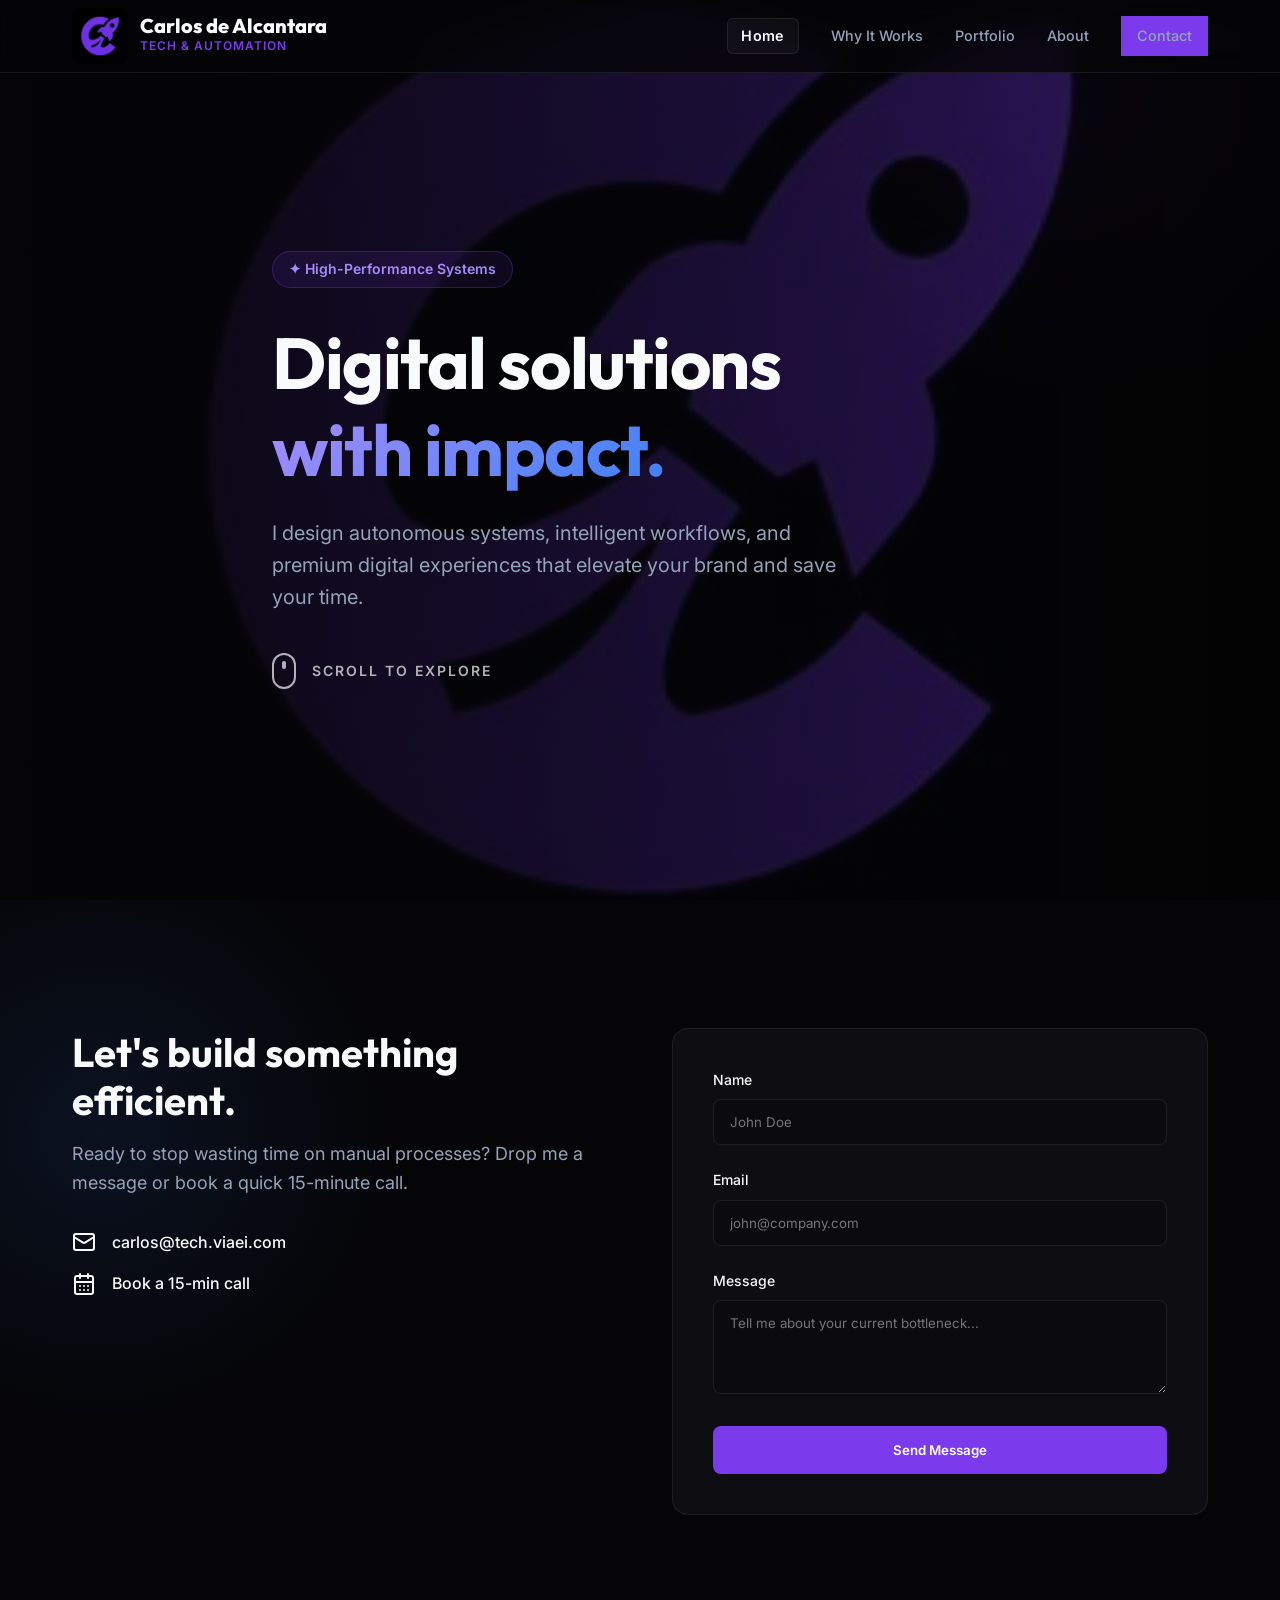
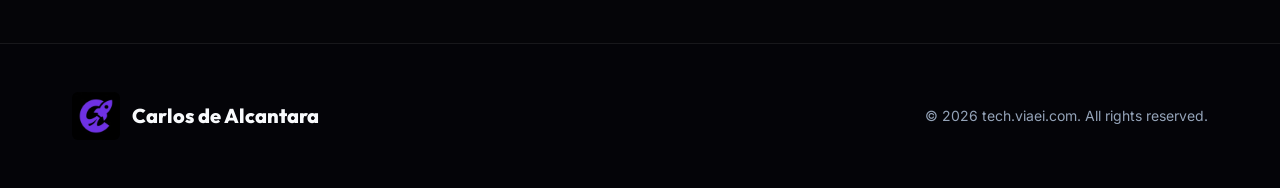
==== commit 2d564e2e: "perf: optimize all images to WebP, add width/height, lazy loading and bump cache buster" ====
--- a/index.html
+++ b/index.html
@@ -49,8 +49,8 @@
     <link rel="alternate" hreflang="en" href="https://tech.viaei.com/" />
     <link rel="alternate" hreflang="pt-BR" href="https://tecnologia.viaei.com/" />
     <link rel="alternate" hreflang="x-default" href="https://tech.viaei.com/" />
-    <link rel="icon" type="image/png" href="assets/favicon.png?v=7" />
-    <link rel="apple-touch-icon" href="assets/favicon.png?v=7" />
+    <link rel="icon" type="image/webp" href="assets/favicon.webp?v=8" />
+    <link rel="apple-touch-icon" href="assets/favicon.webp?v=8" />
 
     <!-- Schema.org / JSON-LD for AI Search Engines & Google Knowledge Graph -->
     <script type="application/ld+json">
@@ -63,7 +63,7 @@
           "name": "Carlos de Alcantara",
           "alternateName": "Carlos de Alcântara",
           "url": "https://tech.viaei.com/",
-          "image": "https://tech.viaei.com/assets/carlos.jpg",
+          "image": "https://tech.viaei.com/assets/carlos.webp",
           "jobTitle": "Automation Engineer & Web Developer",
           "description": "Developer specializing in autonomous systems, intelligent workflows, and high-performance digital experiences.",
           "email": "carlos@tech.viaei.com",
@@ -84,7 +84,7 @@
           "@id": "https://tech.viaei.com/#service",
           "name": "Carlos de Alcantara | Tech & Automation",
           "url": "https://tech.viaei.com/",
-          "logo": "https://tech.viaei.com/assets/logo.png",
+          "logo": "https://tech.viaei.com/assets/logo.webp",
           "image": "https://tech.viaei.com/assets/og_preview.jpg",
           "description": "I find what's costing your business money and fix it with web automation, process improvement, and AI-powered workflows.",
           "provider": {
@@ -147,7 +147,7 @@
     }
     </script>
 
-    <link rel="stylesheet" href="styles.css?v=68">
+    <link rel="stylesheet" href="styles.css?v=69">
 
 
     <!-- GSAP + ScrollTrigger + ScrollToPlugin -->
@@ -172,7 +172,7 @@
     <header class="navbar">
         <div class="container nav-container">
             <div class="logo" style="display: flex; flex-direction: row; align-items: center; gap: 0.75rem;">
-                <img src="assets/logo.png?v=3" alt="Logo" style="width: 56px; height: 56px; border-radius: 8px;">
+                <img src="assets/logo.webp?v=4" alt="Logo" width="56" height="56" fetchpriority="high" style="width: 56px; height: 56px; border-radius: 8px;">
                 <div style="display: flex; flex-direction: column;">
                     <span class="logo-name" data-en="Carlos de Alcantara" data-pt="Carlos de Alcântara">Carlos de Alcantara</span>
                     <span class="logo-tag">Tech & Automation</span>
@@ -247,8 +247,8 @@
                                 <span class="radar-dot"></span>
                                 <span class="radar-txt" data-en="Problem" data-pt="Problema" data-en-active="Solved" data-pt-active="Resolvido">Problem</span>
                             </div>
-                            <img class="img-before" src="assets/gap1_problem.jpg?v=2" alt="Contractor frustrated with phone">
-                            <img class="img-after" src="assets/gap1_solution.jpg?v=2" alt="Contractor happy with new leads">
+                            <img class="img-before" src="assets/gap1_problem.webp?v=5" alt="Contractor frustrated with phone" width="1040" height="580" loading="lazy">
+                            <img class="img-after" src="assets/gap1_solution.webp?v=5" alt="Contractor happy with new leads" width="1040" height="580" loading="lazy">
                         </div>
                         <div class="impact-content">
                             <div class="impact-badge-wrap">
@@ -284,8 +284,8 @@
                                 <span class="radar-dot"></span>
                                 <span class="radar-txt" data-en="Problem" data-pt="Problema" data-en-active="Solved" data-pt-active="Resolvido">Problem</span>
                             </div>
-                            <img class="img-before" src="assets/gap2_problem.jpg?v=4" alt="Professional broker stressed by unanswered lead alerts in corporate lobby">
-                            <img class="img-after" src="assets/gap2_solution.jpg?v=4" alt="Professional broker celebrating success with automated lead bookings">
+                            <img class="img-before" src="assets/gap2_problem.webp?v=5" alt="Professional broker stressed by unanswered lead alerts in corporate lobby" width="1040" height="580" loading="lazy">
+                            <img class="img-after" src="assets/gap2_solution.webp?v=5" alt="Professional broker celebrating success with automated lead bookings" width="1040" height="580" loading="lazy">
                         </div>
                         <div class="impact-content">
                             <div class="impact-badge-wrap">
@@ -321,8 +321,8 @@
                                 <span class="radar-dot"></span>
                                 <span class="radar-txt" data-en="Problem" data-pt="Problema" data-en-active="Solved" data-pt-active="Resolvido">Problem</span>
                             </div>
-                            <img class="img-before" src="assets/gap3_problem.jpg?v=2" alt="Business owner exhausted with manual paper invoices">
-                            <img class="img-after" src="assets/gap3_solution.jpg?v=2" alt="Business owner confident with automated tablet system">
+                            <img class="img-before" src="assets/gap3_problem.webp?v=5" alt="Business owner exhausted with manual paper invoices" width="1040" height="580" loading="lazy">
+                            <img class="img-after" src="assets/gap3_solution.webp?v=5" alt="Business owner confident with automated tablet system" width="1040" height="580" loading="lazy">
                         </div>
                         <div class="impact-content">
                             <div class="impact-badge-wrap">
@@ -369,7 +369,7 @@
                         <div class="swiper-slide">
                             <div class="card project-card">
                                 <div class="project-image-wrapper">
-                                    <img src="assets/viaei.jpg?v=7" alt="Viaei Community Screenshot" class="project-screenshot" style="object-position: center;">
+                                    <img src="assets/viaei.webp?v=8" alt="Viaei Community Screenshot" class="project-screenshot" width="797" height="1067" loading="lazy" style="object-position: center;">
                                 </div>
                                 <div class="project-tag">Digital Ecosystem</div>
                                 <h3 class="project-title" data-en="Global Community" data-pt="Comunidade Global">Global Community</h3>
@@ -388,7 +388,7 @@
                         <div class="swiper-slide">
                             <div class="card project-card">
                                 <div class="project-image-wrapper">
-                                    <img src="assets/messaging-engine.jpg?v=6" alt="Messaging Engine Mockup" class="project-screenshot" style="object-position: center;">
+                                    <img src="assets/messaging-engine.webp?v=8" alt="Messaging Engine Mockup" class="project-screenshot" width="797" height="1067" loading="lazy" style="object-position: center;">
                                 </div>
                                 <div class="project-tag">Business Automation</div>
                                 <h3 class="project-title" data-en="Messaging Engine" data-pt="Motor de Mensagens">Messaging Engine</h3>
@@ -407,7 +407,7 @@
                         <div class="swiper-slide">
                             <div class="card project-card">
                                 <div class="project-image-wrapper">
-                                    <img src="assets/grocery-store.jpg?v=4" alt="Grocery Store App Screenshot" class="project-screenshot" style="object-position: center top;">
+                                    <img src="assets/grocery-store.webp?v=8" alt="Grocery Store App Screenshot" class="project-screenshot" width="797" height="1067" loading="lazy" style="object-position: center top;">
                                 </div>
                                 <div class="project-tag">E-Commerce & Retail</div>
                                 <h3 class="project-title" data-en="Grocery Store" data-pt="Mercado Local">Grocery Store</h3>
@@ -426,7 +426,7 @@
                         <div class="swiper-slide">
                             <div class="card project-card">
                                 <div class="project-image-wrapper">
-                                    <img src="assets/multiversom.jpg?v=2" alt="Multiversom Screenshot" class="project-screenshot" style="object-position: center;">
+                                    <img src="assets/multiversom.webp?v=8" alt="Multiversom Screenshot" class="project-screenshot" width="797" height="1067" loading="lazy" style="object-position: center;">
                                 </div>
                                 <div class="project-tag">Artist Portfolio</div>
                                 <h3 class="project-title" data-en="Music Studio" data-pt="Estúdio Musical">Music Studio</h3>
@@ -445,7 +445,7 @@
                         <div class="swiper-slide">
                             <div class="card project-card">
                                 <div class="project-image-wrapper">
-                                    <img src="assets/property-manager.jpg?v=5" alt="GovCondominial Dashboard" class="project-screenshot" style="object-position: center;">
+                                    <img src="assets/property-manager.webp?v=8" alt="GovCondominial Dashboard" class="project-screenshot" width="797" height="1067" loading="lazy" style="object-position: center;">
                                 </div>
                                 <div class="project-tag">Corporate Portal</div>
                                 <h3 class="project-title" data-en="Property Manager" data-pt="Gestão Condominial">Property Manager</h3>
@@ -464,7 +464,7 @@
                         <div class="swiper-slide">
                             <div class="card project-card">
                                 <div class="project-image-wrapper">
-                                    <img src="assets/mentorship.jpg?v=2" alt="Mentorship Platform Screenshot" class="project-screenshot" style="object-position: center top;">
+                                    <img src="assets/mentorship.webp?v=8" alt="Mentorship Platform Screenshot" class="project-screenshot" width="797" height="1067" loading="lazy" style="object-position: center top;">
                                 </div>
                                 <div class="project-tag">Education &amp; Mentorship</div>
                                 <h3 class="project-title" data-en="Mentorship Platform" data-pt="Plataforma de Mentoria">Mentorship Platform</h3>
@@ -492,7 +492,7 @@
             <div class="container">
                 <div class="about-grid">
                     <div class="about-image-wrapper">
-                        <img src="assets/carlos.jpg" alt="Carlos de Alcantara" class="about-photo" width="400" height="400" loading="lazy">
+                        <img src="assets/carlos.webp?v=4" alt="Carlos de Alcantara" class="about-photo" width="320" height="320" loading="lazy">
                     </div>
                     <div class="about-content">
                         <h2 class="section-title" data-en="Behind the Code" data-pt="Por Trás do Código">Behind the Code</h2>
@@ -501,9 +501,9 @@
                             data-pt="Sou <span class='text-gradient' style='font-weight:700'>Carlos de Alcântara</span>, desenvolvedor com foco singular: resolver <strong>problemas reais de negócios</strong> através de engenharia inteligente."
                         >I'm <span class="text-gradient" style="font-weight:700">Carlos de Alcantara</span>, a developer with a singular focus: solving <strong>real-world business problems</strong> through smart engineering.</p>
                         <p
-                            data-en="With <strong>native-level English fluency</strong>, I seamlessly bridge the gap for US-based clients — ensuring <strong>crystal-clear communication</strong> and zero friction from the first call to final deployment."
-                            data-pt="Com <strong>fluência nativa em inglês</strong>, conecto empresas americanas a soluções sem ruído — garantindo <strong>comunicação impecável</strong> do primeiro contato à entrega final."
-                        >With <strong>native-level English fluency</strong>, I seamlessly bridge the gap for US-based clients — ensuring <strong>crystal-clear communication</strong> and zero friction from the first call to final deployment.</p>
+                            data-en="With native-level English fluency, I seamlessly bridge the gap for US-based clients — ensuring <strong>crystal-clear communication</strong> and zero friction from the first call to final deployment."
+                            data-pt="Com fluência nativa em inglês, conecto empresas americanas a soluções sem ruído — garantindo <strong>comunicação impecável</strong> do primeiro contato à entrega final."
+                        >With native-level English fluency, I seamlessly bridge the gap for US-based clients — ensuring <strong>crystal-clear communication</strong> and zero friction from the first call to final deployment.</p>
                         <div class="about-stats">
                             <div class="stat-item">
                                 <span class="stat-icon"><img src="https://flagcdn.com/w40/us.png" alt="US Flag" style="width:24px;height:auto;vertical-align:middle;border-radius:3px;"></span>
@@ -567,7 +567,7 @@
         <div class="container">
             <div class="footer-content">
                 <div class="logo" style="display: flex; flex-direction: row; align-items: center; gap: 0.75rem;">
-                    <img src="assets/logo.png?v=3" alt="Logo" style="width: 48px; height: 48px; border-radius: 6px;">
+                    <img src="assets/logo.webp?v=4" alt="Logo" width="48" height="48" loading="lazy" style="width: 48px; height: 48px; border-radius: 6px;">
                     <span class="logo-name" data-en="Carlos de Alcantara" data-pt="Carlos de Alcântara">Carlos de Alcantara</span>
                 </div>
                 <p class="footer-copy" data-en="© 2026 tech.viaei.com. All rights reserved." data-pt="© 2026 tecnologia.viaei.com. Todos os direitos reservados.">© 2026 tech.viaei.com. All rights reserved.</p>
@@ -576,7 +576,7 @@
     </footer>
 
     <script src="https://cdn.jsdelivr.net/npm/swiper@11/swiper-bundle.min.js"></script>
-    <script src="script.js?v=36"></script>
+    <script src="script.js?v=37"></script>
 
 </body>
 </html>
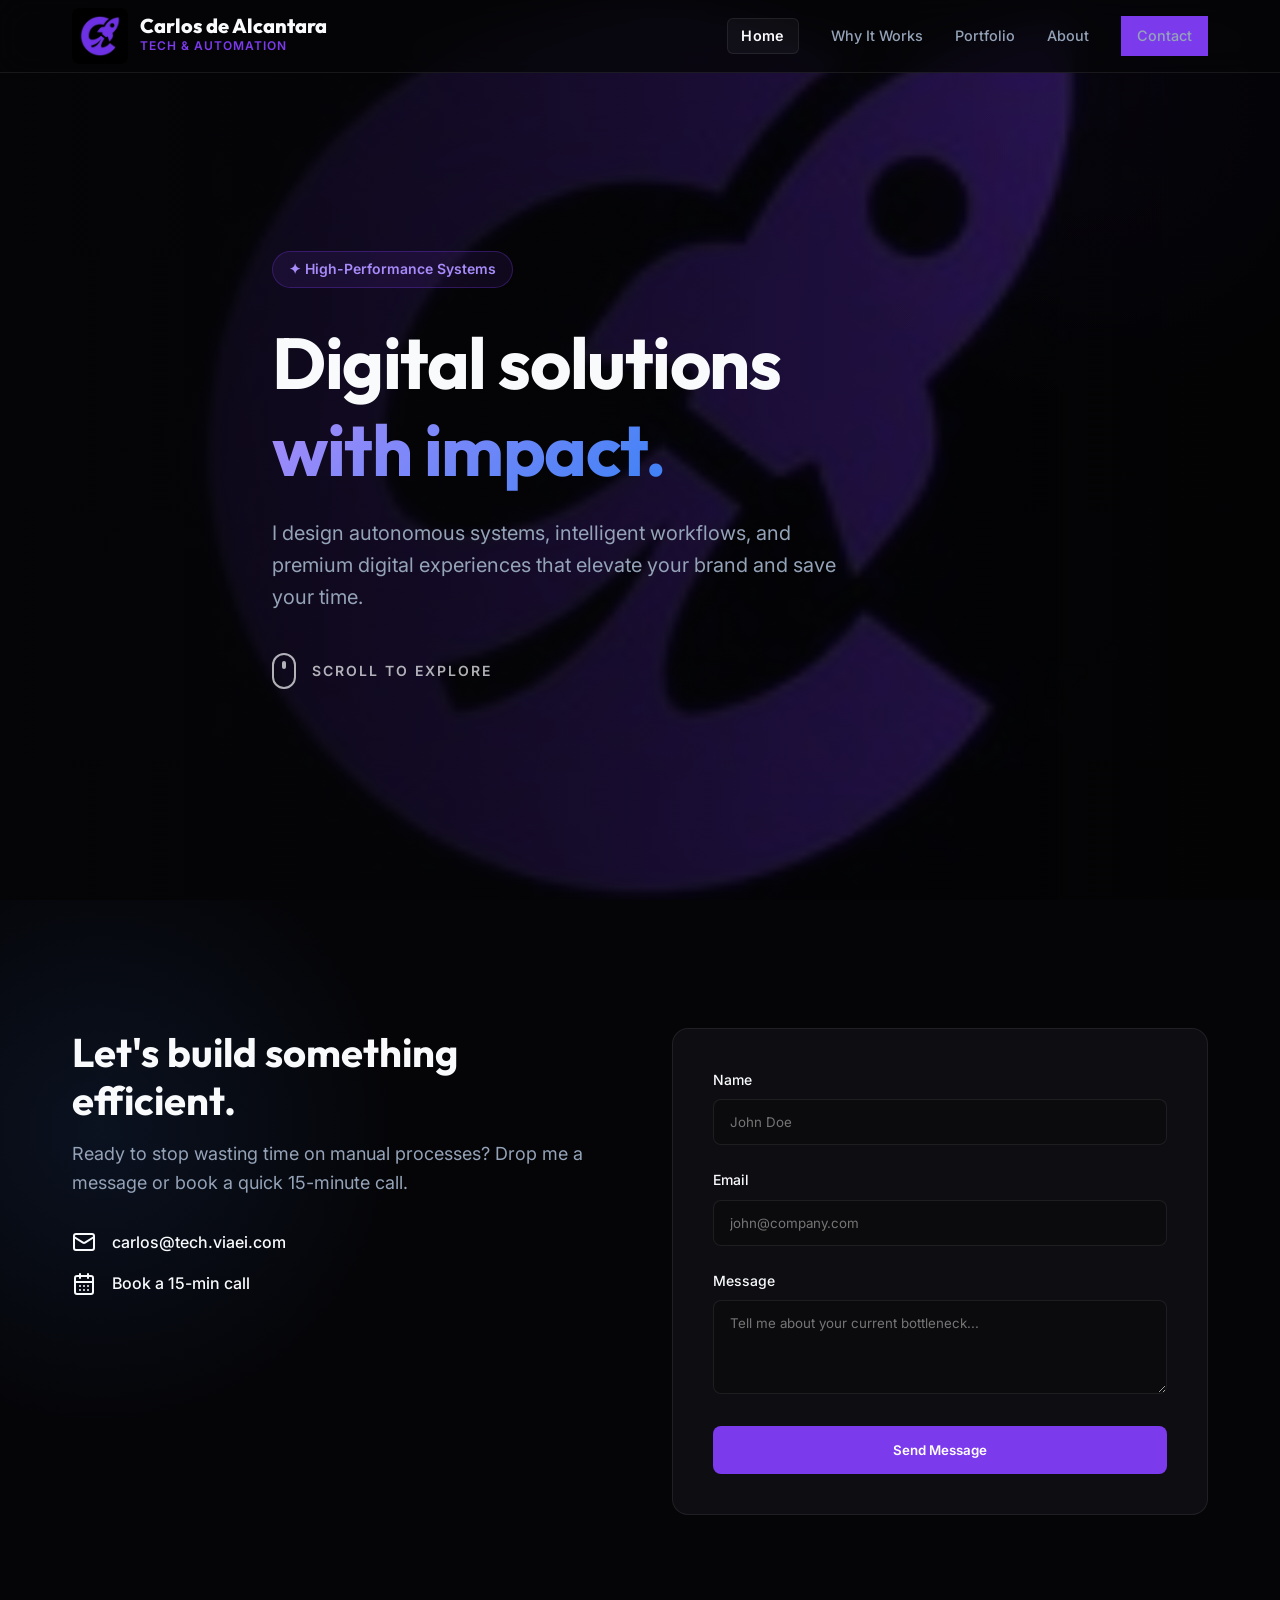
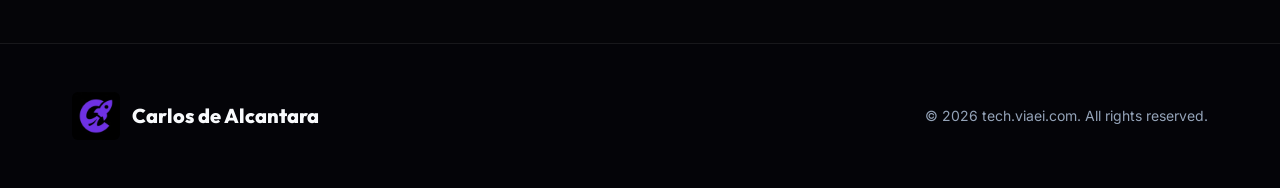
==== commit c660dfeb: "perf: resize og_preview.jpg to 192x192 to enforce compact thumbnail in WhatsApp" ====
--- a/index.html
+++ b/index.html
@@ -24,11 +24,11 @@
     <meta property="og:url" content="https://tech.viaei.com/">
     <meta property="og:title" content="Carlos de Alcantara | Tech & Automation">
     <meta property="og:description" content="I find what's costing your business money and fix it with web automation, process improvement, and AI-powered workflows.">
-    <meta property="og:image" content="https://tech.viaei.com/assets/og_preview.jpg?v=1">
-    <meta property="og:image:secure_url" content="https://tech.viaei.com/assets/og_preview.jpg?v=1">
+    <meta property="og:image" content="https://tech.viaei.com/assets/og_preview.jpg?v=2">
+    <meta property="og:image:secure_url" content="https://tech.viaei.com/assets/og_preview.jpg?v=2">
     <meta property="og:image:type" content="image/jpeg">
-    <meta property="og:image:width" content="300">
-    <meta property="og:image:height" content="300">
+    <meta property="og:image:width" content="192">
+    <meta property="og:image:height" content="192">
     <meta property="og:locale" content="en_US">
     <meta property="og:locale:alternate" content="pt_BR">
 
@@ -37,7 +37,7 @@
     <meta name="twitter:url" content="https://tech.viaei.com/">
     <meta name="twitter:title" content="Carlos de Alcantara | Tech & Automation">
     <meta name="twitter:description" content="I find what's costing your business money and fix it with web automation, process improvement, and AI-powered workflows.">
-    <meta name="twitter:image" content="https://tech.viaei.com/assets/og_preview.jpg?v=1">
+    <meta name="twitter:image" content="https://tech.viaei.com/assets/og_preview.jpg?v=2">
 
     <!-- Google Fonts -->
     <link rel="preconnect" href="https://fonts.googleapis.com">
@@ -147,7 +147,7 @@
     }
     </script>
 
-    <link rel="stylesheet" href="styles.css?v=69">
+    <link rel="stylesheet" href="styles.css?v=70">
 
 
     <!-- GSAP + ScrollTrigger + ScrollToPlugin -->
@@ -369,7 +369,7 @@
                         <div class="swiper-slide">
                             <div class="card project-card">
                                 <div class="project-image-wrapper">
-                                    <img src="assets/viaei.webp?v=8" alt="Viaei Community Screenshot" class="project-screenshot" width="797" height="1067" loading="lazy" style="object-position: center;">
+                                    <img src="assets/viaei.webp?v=9" alt="Viaei Community Screenshot" class="project-screenshot" loading="lazy" style="object-position: center;">
                                 </div>
                                 <div class="project-tag">Digital Ecosystem</div>
                                 <h3 class="project-title" data-en="Global Community" data-pt="Comunidade Global">Global Community</h3>
@@ -388,7 +388,7 @@
                         <div class="swiper-slide">
                             <div class="card project-card">
                                 <div class="project-image-wrapper">
-                                    <img src="assets/messaging-engine.webp?v=8" alt="Messaging Engine Mockup" class="project-screenshot" width="797" height="1067" loading="lazy" style="object-position: center;">
+                                    <img src="assets/messaging-engine.webp?v=9" alt="Messaging Engine Mockup" class="project-screenshot" loading="lazy" style="object-position: center;">
                                 </div>
                                 <div class="project-tag">Business Automation</div>
                                 <h3 class="project-title" data-en="Messaging Engine" data-pt="Motor de Mensagens">Messaging Engine</h3>
@@ -407,7 +407,7 @@
                         <div class="swiper-slide">
                             <div class="card project-card">
                                 <div class="project-image-wrapper">
-                                    <img src="assets/grocery-store.webp?v=8" alt="Grocery Store App Screenshot" class="project-screenshot" width="797" height="1067" loading="lazy" style="object-position: center top;">
+                                    <img src="assets/grocery-store.webp?v=9" alt="Grocery Store App Screenshot" class="project-screenshot" loading="lazy" style="object-position: center top;">
                                 </div>
                                 <div class="project-tag">E-Commerce & Retail</div>
                                 <h3 class="project-title" data-en="Grocery Store" data-pt="Mercado Local">Grocery Store</h3>
@@ -426,7 +426,7 @@
                         <div class="swiper-slide">
                             <div class="card project-card">
                                 <div class="project-image-wrapper">
-                                    <img src="assets/multiversom.webp?v=8" alt="Multiversom Screenshot" class="project-screenshot" width="797" height="1067" loading="lazy" style="object-position: center;">
+                                    <img src="assets/multiversom.webp?v=9" alt="Multiversom Screenshot" class="project-screenshot" loading="lazy" style="object-position: center;">
                                 </div>
                                 <div class="project-tag">Artist Portfolio</div>
                                 <h3 class="project-title" data-en="Music Studio" data-pt="Estúdio Musical">Music Studio</h3>
@@ -445,7 +445,7 @@
                         <div class="swiper-slide">
                             <div class="card project-card">
                                 <div class="project-image-wrapper">
-                                    <img src="assets/property-manager.webp?v=8" alt="GovCondominial Dashboard" class="project-screenshot" width="797" height="1067" loading="lazy" style="object-position: center;">
+                                    <img src="assets/property-manager.webp?v=9" alt="GovCondominial Dashboard" class="project-screenshot" loading="lazy" style="object-position: center;">
                                 </div>
                                 <div class="project-tag">Corporate Portal</div>
                                 <h3 class="project-title" data-en="Property Manager" data-pt="Gestão Condominial">Property Manager</h3>
@@ -464,7 +464,7 @@
                         <div class="swiper-slide">
                             <div class="card project-card">
                                 <div class="project-image-wrapper">
-                                    <img src="assets/mentorship.webp?v=8" alt="Mentorship Platform Screenshot" class="project-screenshot" width="797" height="1067" loading="lazy" style="object-position: center top;">
+                                    <img src="assets/mentorship.webp?v=9" alt="Mentorship Platform Screenshot" class="project-screenshot" loading="lazy" style="object-position: center top;">
                                 </div>
                                 <div class="project-tag">Education &amp; Mentorship</div>
                                 <h3 class="project-title" data-en="Mentorship Platform" data-pt="Plataforma de Mentoria">Mentorship Platform</h3>
--- a/styles.css
+++ b/styles.css
@@ -1028,6 +1028,7 @@
 
 .project-screenshot {
     width: 100%;
+    height: auto;
     aspect-ratio: 4/5;
     display: block;
     border-radius: 0;
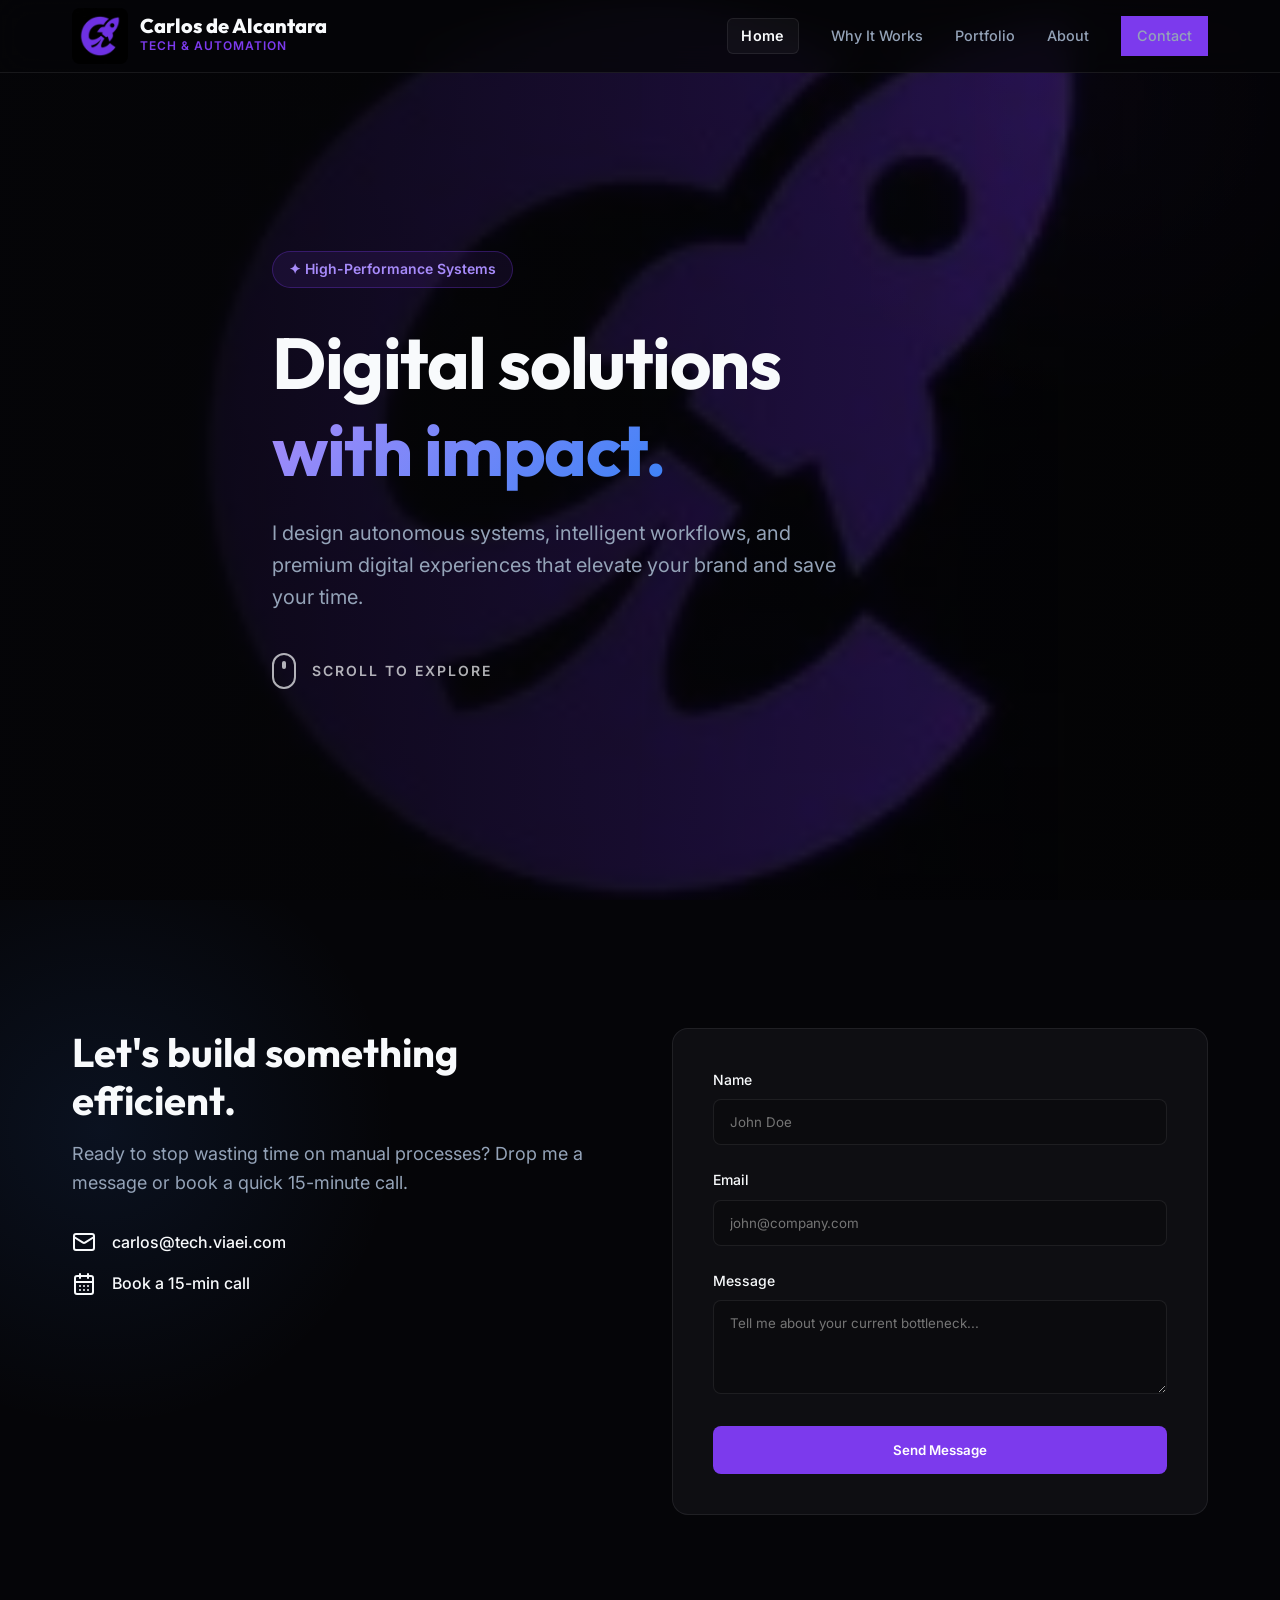
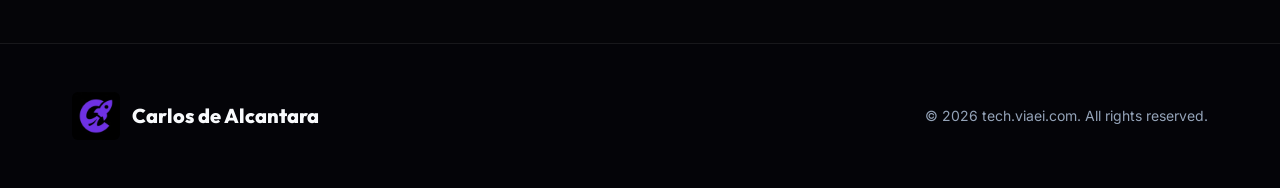
==== commit 7d2f7cf0: "perf: defer non-critical scripts, preconnect CDN and optimize video poster to webp" ====
--- a/index.html
+++ b/index.html
@@ -39,9 +39,10 @@
     <meta name="twitter:description" content="I find what's costing your business money and fix it with web automation, process improvement, and AI-powered workflows.">
     <meta name="twitter:image" content="https://tech.viaei.com/assets/og_preview.jpg?v=2">
 
-    <!-- Google Fonts -->
+    <!-- Google Fonts & CDN Preconnect -->
     <link rel="preconnect" href="https://fonts.googleapis.com">
     <link rel="preconnect" href="https://fonts.gstatic.com" crossorigin>
+    <link rel="preconnect" href="https://cdn.jsdelivr.net">
     <link href="https://fonts.googleapis.com/css2?family=Inter:wght@300;400;500;600;700&family=Outfit:wght@400;600;800&display=swap" rel="stylesheet">
     
     <!-- Hreflang: tells Google these are the same site in two languages -->
@@ -151,9 +152,9 @@
 
 
     <!-- GSAP + ScrollTrigger + ScrollToPlugin -->
-    <script src="https://cdn.jsdelivr.net/npm/gsap@3.12.5/dist/gsap.min.js"></script>
-    <script src="https://cdn.jsdelivr.net/npm/gsap@3.12.5/dist/ScrollTrigger.min.js"></script>
-    <script src="https://cdn.jsdelivr.net/npm/gsap@3.12.5/dist/ScrollToPlugin.min.js"></script>
+    <script src="https://cdn.jsdelivr.net/npm/gsap@3.12.5/dist/gsap.min.js" defer></script>
+    <script src="https://cdn.jsdelivr.net/npm/gsap@3.12.5/dist/ScrollTrigger.min.js" defer></script>
+    <script src="https://cdn.jsdelivr.net/npm/gsap@3.12.5/dist/ScrollToPlugin.min.js" defer></script>
     
     <!-- Swiper -->
     <link rel="stylesheet" href="https://cdn.jsdelivr.net/npm/swiper@11/swiper-bundle.min.css" />
@@ -203,7 +204,7 @@
                 <!-- Hero Section -->
                 <section id="hero" class="hero horizontal-section">
                     <!-- Background Video Setup -->
-                    <video autoplay loop muted playsinline class="hero-video-bg" poster="assets/og_preview.jpg">
+                    <video autoplay loop muted playsinline preload="metadata" class="hero-video-bg" poster="assets/og_preview.webp">
                         <!-- We will use a local asset, user needs to upload a video -->
                         <source src="assets/background.mp4" type="video/mp4">
                     </video>
@@ -575,8 +576,8 @@
         </div>
     </footer>
 
-    <script src="https://cdn.jsdelivr.net/npm/swiper@11/swiper-bundle.min.js"></script>
-    <script src="script.js?v=37"></script>
+    <script src="https://cdn.jsdelivr.net/npm/swiper@11/swiper-bundle.min.js" defer></script>
+    <script src="script.js?v=38" defer></script>
 
 </body>
 </html>
